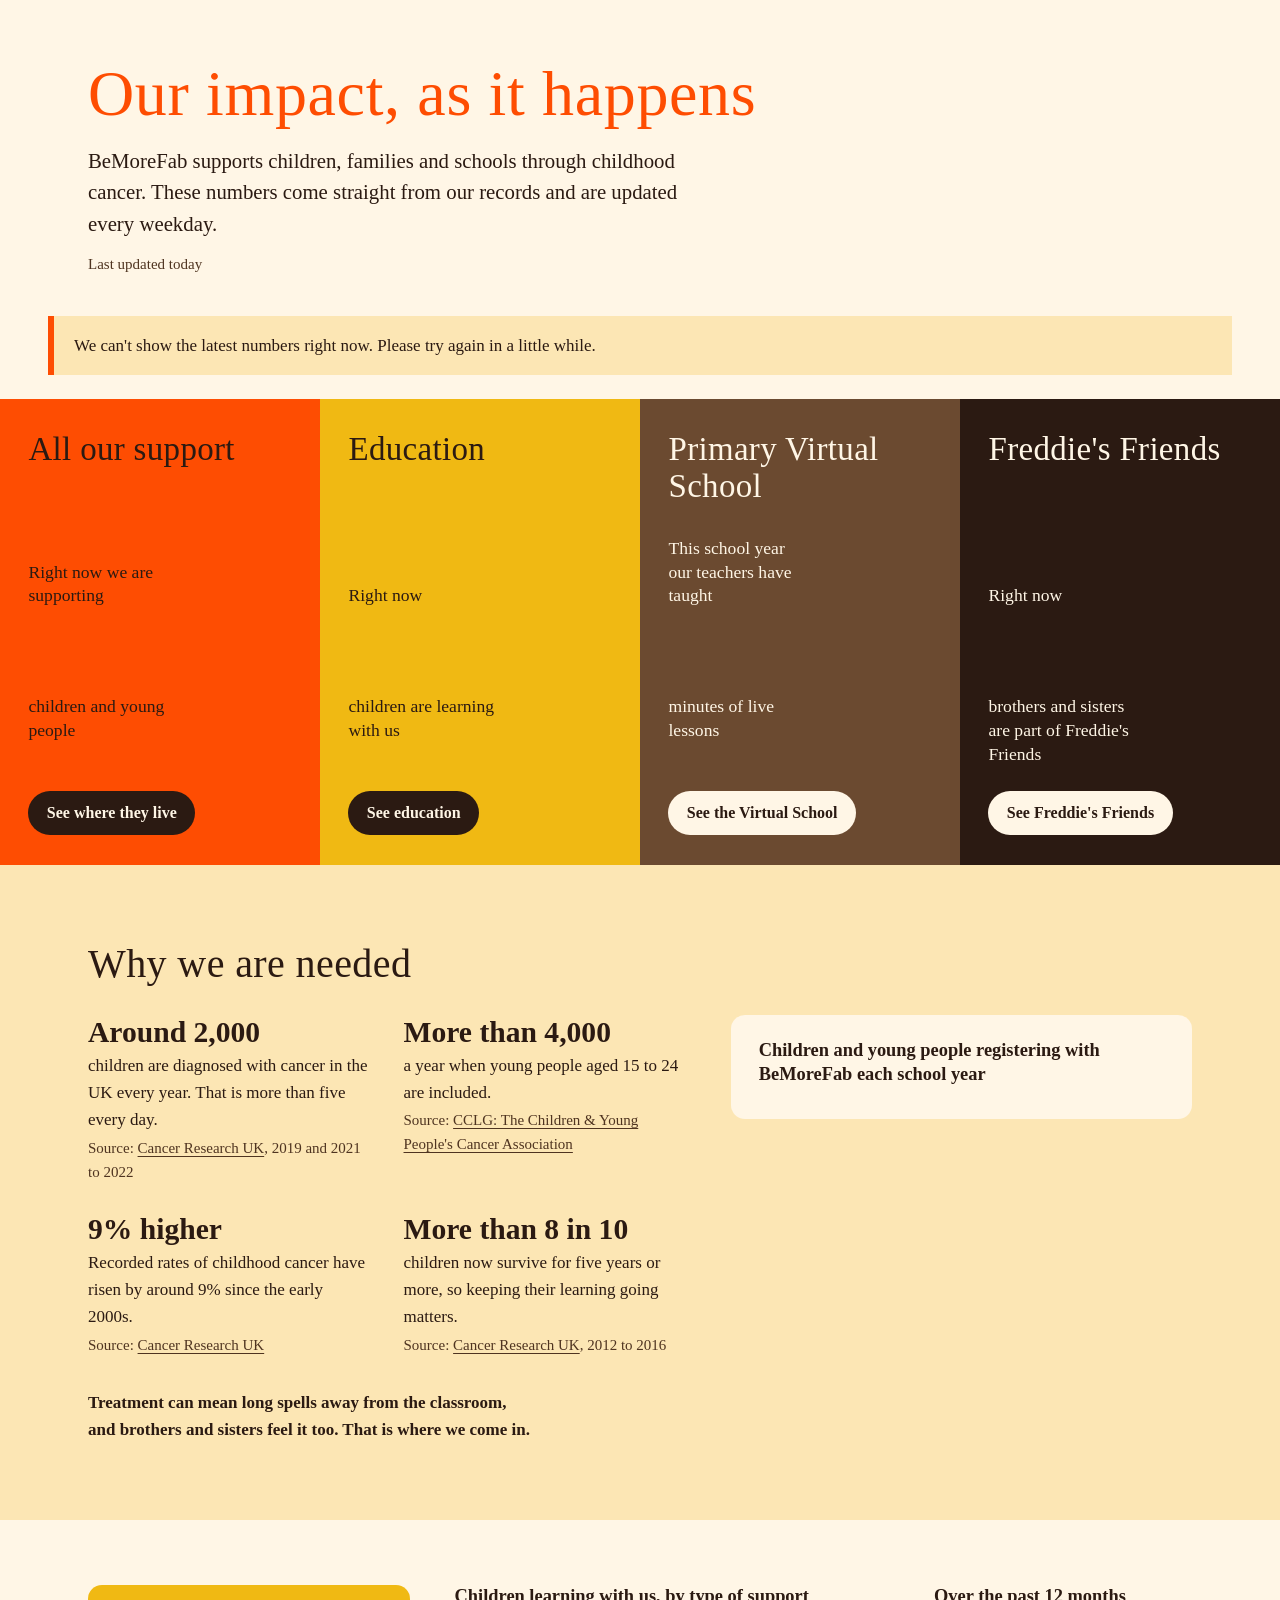
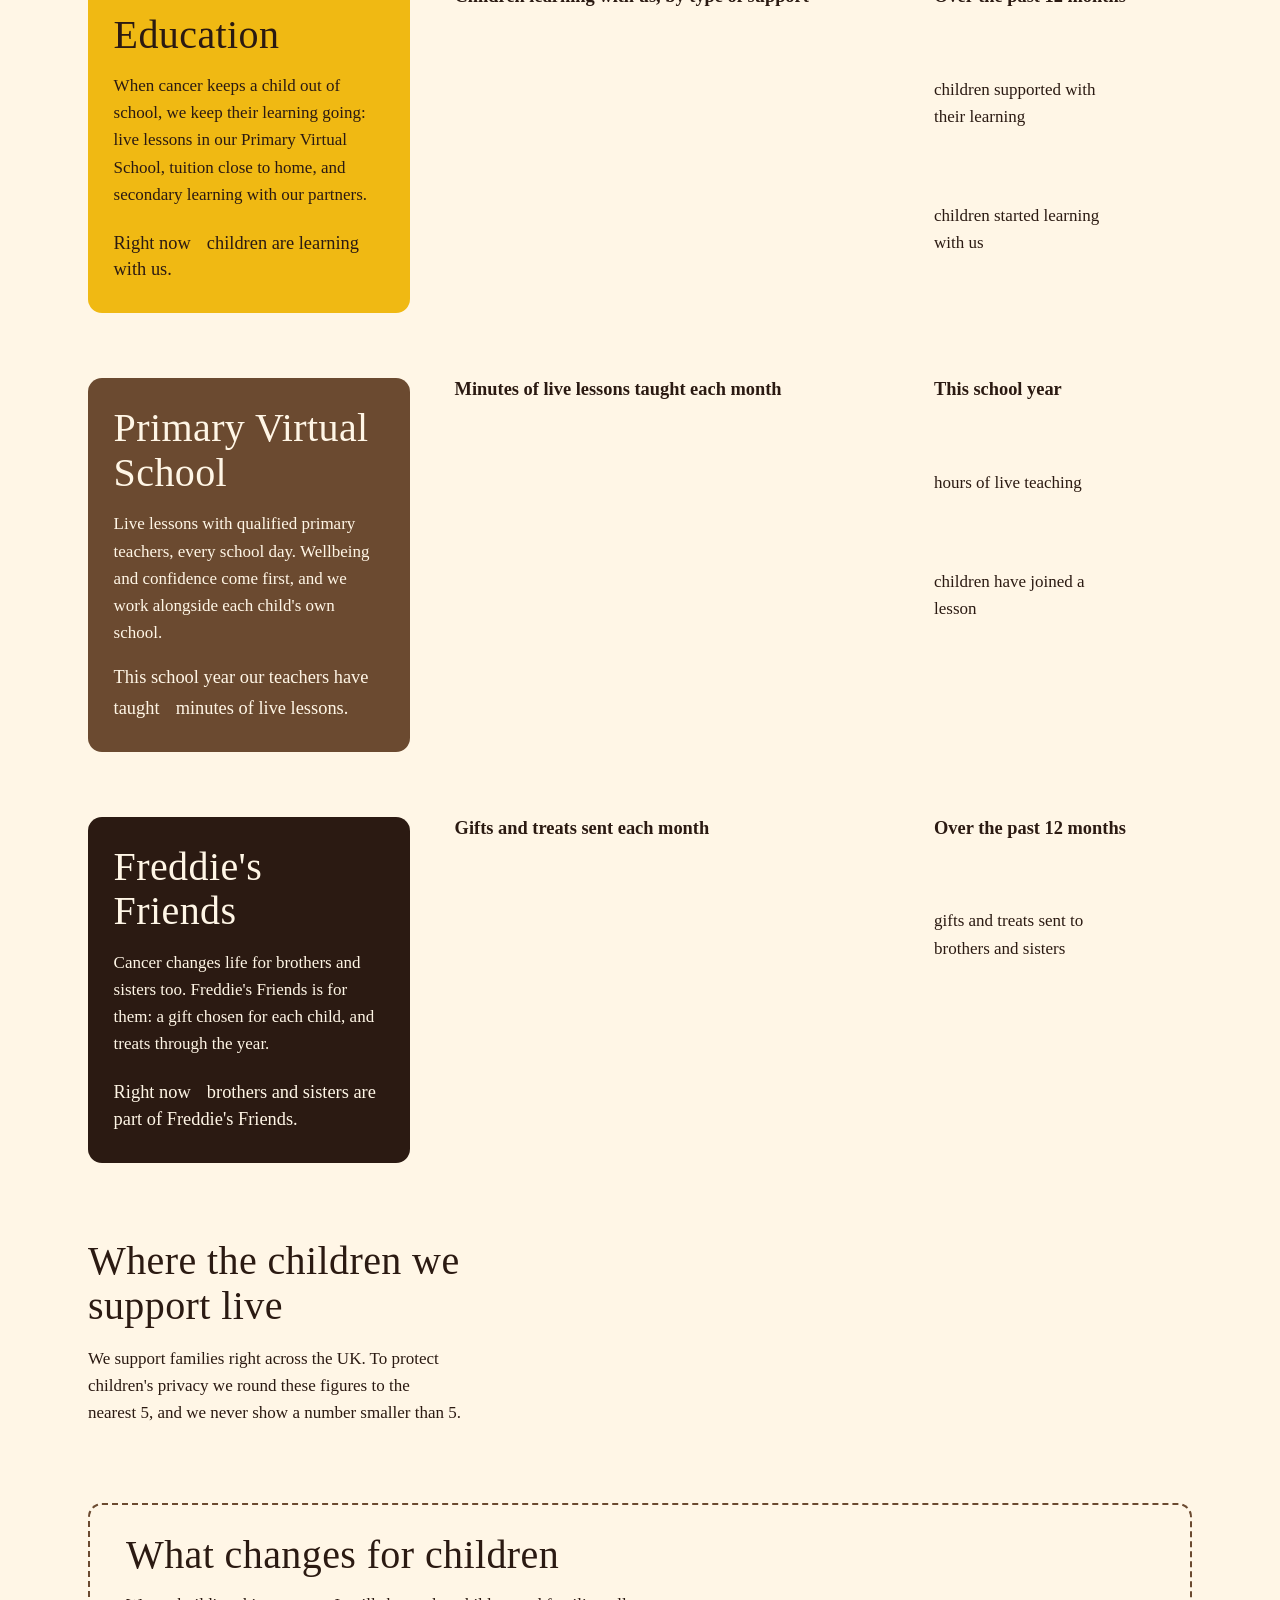
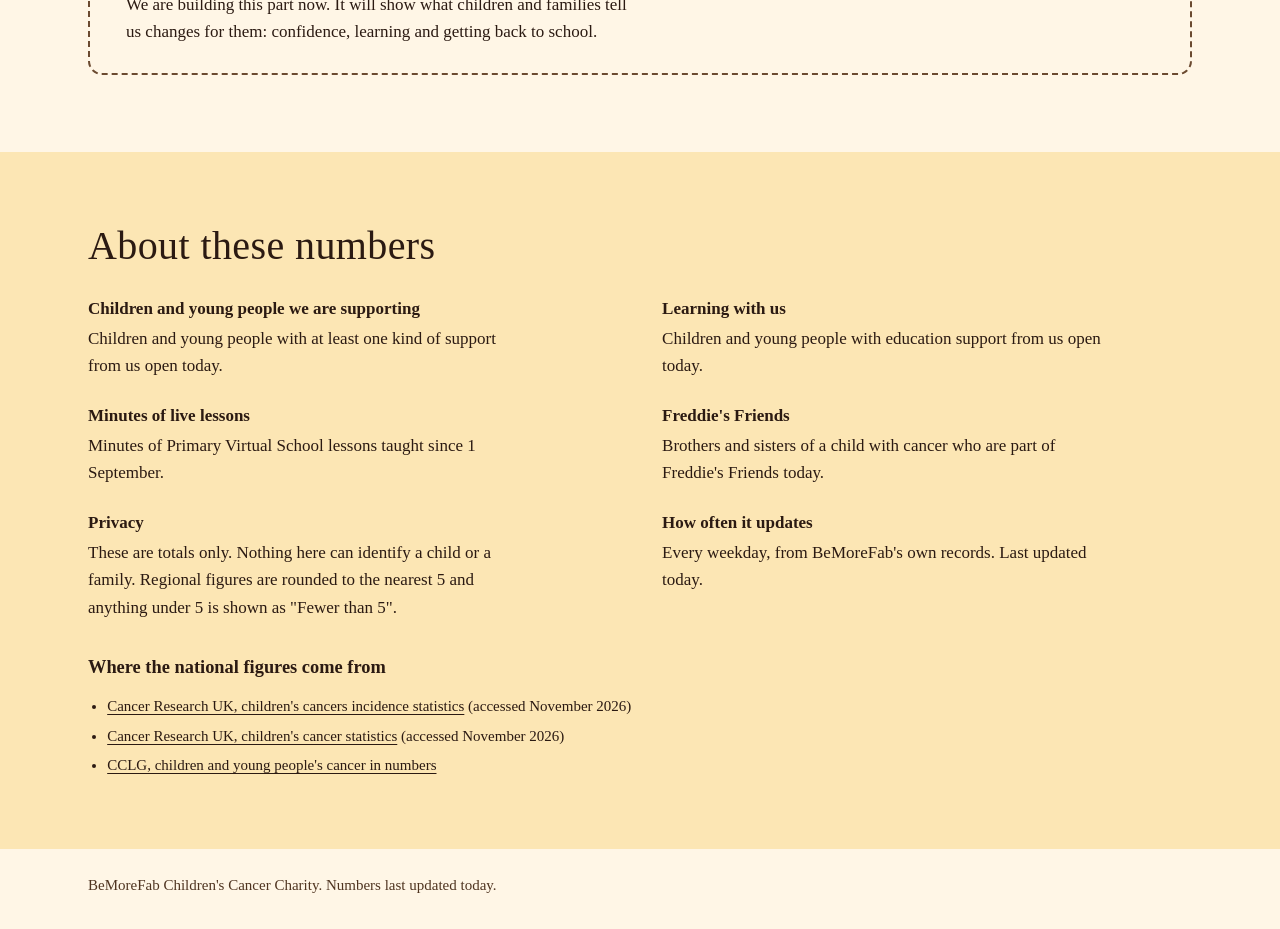
==== index.html @ f0ba0181 "Add impact page draft with sample numbers First draft of the BeMoreFab impact page. All BeMoreFab fi" ====
<!doctype html>
<html lang="en-GB">
<head>
<meta charset="utf-8">
<meta name="viewport" content="width=device-width, initial-scale=1">
<!-- Draft: keep search engines away until the real figures are signed off. Remove this line at launch. -->
<meta name="robots" content="noindex">
<title>Our impact | BeMoreFab Children's Cancer Charity</title>
<meta name="description" content="How many children and young people BeMoreFab is supporting right now, and why that support is needed.">
<link rel="icon" href="data:,">
<link rel="preload" href="fonts/aleo-400.woff2" as="font" type="font/woff2" crossorigin>
<link rel="preload" href="fonts/canda.woff2" as="font" type="font/woff2" crossorigin>
<link rel="stylesheet" href="styles.css">
</head>
<body>
<a class="skip" href="#main">Skip to the numbers</a>

<p class="sample-banner" id="sample-banner" hidden>
  <strong>Sample numbers.</strong> This is a first draft to show the layout. None of the BeMoreFab figures on this page are real yet.
</p>

<header class="intro wrap">
  <h1>Our impact, as it happens</h1>
  <p class="intro__lead">BeMoreFab supports children, families and schools through childhood cancer. These numbers come straight from our records and are updated every weekday.</p>
  <p class="intro__date">Last updated <span data-date>today</span></p>
</header>

<main id="main">

  <p class="load-error wrap" id="load-error" hidden>We can't show the latest numbers right now. Please try again in a little while.</p>

  <section class="tiles" aria-label="Right now">
    <article class="tile tile--orange">
      <h2 class="tile__name">All our support</h2>
      <p class="tile__lead">Right now we are supporting</p>
      <p class="tile__figure" data-figure="headline.children_supported_now">&nbsp;</p>
      <p class="tile__unit">children and young people</p>
      <a class="tile__link" href="#where">See where they live</a>
    </article>
    <article class="tile tile--golden">
      <h2 class="tile__name">Education</h2>
      <p class="tile__lead">Right now</p>
      <p class="tile__figure" data-figure="headline.education_children_now">&nbsp;</p>
      <p class="tile__unit">children are learning with us</p>
      <a class="tile__link" href="#education">See education</a>
    </article>
    <article class="tile tile--brown">
      <h2 class="tile__name">Primary Virtual School</h2>
      <p class="tile__lead">This school year our teachers have taught</p>
      <p class="tile__figure" data-figure="headline.pvs_minutes_school_year">&nbsp;</p>
      <p class="tile__unit">minutes of live lessons</p>
      <a class="tile__link" href="#virtual-school">See the Virtual School</a>
    </article>
    <article class="tile tile--ink">
      <h2 class="tile__name">Freddie's Friends</h2>
      <p class="tile__lead">Right now</p>
      <p class="tile__figure" data-figure="headline.ff_siblings_now">&nbsp;</p>
      <p class="tile__unit">brothers and sisters are part of Freddie's Friends</p>
      <a class="tile__link" href="#freddies-friends">See Freddie's Friends</a>
    </article>
  </section>

  <section class="need" id="need">
    <div class="wrap">
      <h2>Why we are needed</h2>
      <div class="need__grid">
      <div>
        <ul class="facts">
          <li>
            <p class="facts__n">Around 2,000</p>
            <p class="facts__t">children are diagnosed with cancer in the UK every year. That is more than five every day.</p>
            <p class="facts__src">Source: <a href="https://www.cancerresearchuk.org/health-professional/cancer-statistics/statistics-by-cancer-type/childrens-cancers/incidence">Cancer Research UK</a>, 2019 and 2021 to 2022</p>
          </li>
          <li>
            <p class="facts__n">More than 4,000</p>
            <p class="facts__t">a year when young people aged 15 to 24 are included.</p>
            <p class="facts__src">Source: <a href="https://www.cclg.org.uk/about-cancer/about-childhood-cancer/survival-rates">CCLG: The Children &amp; Young People's Cancer Association</a></p>
          </li>
          <li>
            <p class="facts__n">9% higher</p>
            <p class="facts__t">Recorded rates of childhood cancer have risen by around 9% since the early 2000s.</p>
            <p class="facts__src">Source: <a href="https://www.cancerresearchuk.org/health-professional/cancer-statistics/statistics-by-cancer-type/childrens-cancers/incidence">Cancer Research UK</a></p>
          </li>
          <li>
            <p class="facts__n">More than 8 in 10</p>
            <p class="facts__t">children now survive for five years or more, so keeping their learning going matters.</p>
            <p class="facts__src">Source: <a href="https://www.cancerresearchuk.org/health-professional/cancer-statistics/statistics-by-cancer-type/childrens-cancers">Cancer Research UK</a>, 2012 to 2016</p>
          </li>
        </ul>
        <p class="need__close">Treatment can mean long spells away from the classroom, and brothers and sisters feel it too. That is where we come in.</p>
      </div>
      <div class="need__chart">
        <h3>Children and young people registering with BeMoreFab each school year</h3>
        <div class="chart" data-columns="registrations_by_school_year" data-unit="children and young people" data-count="true"></div>
      </div>
      </div>
    </div>
  </section>

  <section class="service" id="education">
    <div class="wrap service__grid">
      <div class="story story--golden">
        <h2>Education</h2>
        <p>When cancer keeps a child out of school, we keep their learning going: live lessons in our Primary Virtual School, tuition close to home, and secondary learning with our partners.</p>
        <p class="story__now">Right now <strong data-figure="headline.education_children_now">&nbsp;</strong> children are learning with us.</p>
      </div>
      <div class="plot">
        <h3>Children learning with us, by type of support</h3>
        <div data-rows="education.by_support_type" data-unit="children"></div>
      </div>
      <div class="year">
        <h3>Over the past 12 months</h3>
        <dl class="year__list">
          <div><dt data-figure="education.children_past_12_months">&nbsp;</dt><dd>children supported with their learning</dd></div>
          <div><dt data-figure="education.journeys_started_past_12_months">&nbsp;</dt><dd>children started learning with us</dd></div>
        </dl>
      </div>
    </div>
  </section>

  <section class="service" id="virtual-school">
    <div class="wrap service__grid">
      <div class="story story--brown">
        <h2>Primary Virtual School</h2>
        <p>Live lessons with qualified primary teachers, every school day. Wellbeing and confidence come first, and we work alongside each child's own school.</p>
        <p class="story__now">This school year our teachers have taught <strong data-figure="headline.pvs_minutes_school_year">&nbsp;</strong> minutes of live lessons.</p>
      </div>
      <div class="plot">
        <h3>Minutes of live lessons taught each month</h3>
        <div class="chart" data-columns="pvs.minutes_by_month" data-unit="minutes"></div>
      </div>
      <div class="year">
        <h3>This school year</h3>
        <dl class="year__list">
          <div><dt data-figure="computed.pvs_hours_school_year">&nbsp;</dt><dd>hours of live teaching</dd></div>
          <div><dt data-figure="pvs.children_school_year">&nbsp;</dt><dd>children have joined a lesson</dd></div>
        </dl>
      </div>
    </div>
  </section>

  <section class="service" id="freddies-friends">
    <div class="wrap service__grid">
      <div class="story story--ink">
        <h2>Freddie's Friends</h2>
        <p>Cancer changes life for brothers and sisters too. Freddie's Friends is for them: a gift chosen for each child, and treats through the year.</p>
        <p class="story__now">Right now <strong data-figure="headline.ff_siblings_now">&nbsp;</strong> brothers and sisters are part of Freddie's Friends.</p>
      </div>
      <div class="plot">
        <h3>Gifts and treats sent each month</h3>
        <div class="chart" data-columns="freddies_friends.gifts_by_month" data-unit="gifts and treats" data-count="true"></div>
      </div>
      <div class="year">
        <h3>Over the past 12 months</h3>
        <dl class="year__list">
          <div><dt data-figure="freddies_friends.gifts_past_12_months">&nbsp;</dt><dd>gifts and treats sent to brothers and sisters</dd></div>
        </dl>
      </div>
    </div>
  </section>

  <section class="where" id="where">
    <div class="wrap where__grid">
      <div>
        <h2>Where the children we support live</h2>
        <p>We support families right across the UK. To protect children's privacy we round these figures to the nearest 5, and we never show a number smaller than 5.</p>
      </div>
      <div class="plot">
        <h3 class="vh">Children and young people we are supporting, by UK region</h3>
        <div data-rows="regions" data-unit="children and young people"></div>
      </div>
    </div>
  </section>

  <section class="next" id="what-changes">
    <div class="wrap">
      <div class="next__box">
        <h2>What changes for children</h2>
        <p>We are building this part now. It will show what children and families tell us changes for them: confidence, learning and getting back to school.</p>
      </div>
    </div>
  </section>

  <section class="about" id="about">
    <div class="wrap">
      <h2>About these numbers</h2>
      <dl class="defs">
        <div><dt>Children and young people we are supporting</dt><dd>Children and young people with at least one kind of support from us open today.</dd></div>
        <div><dt>Learning with us</dt><dd>Children and young people with education support from us open today.</dd></div>
        <div><dt>Minutes of live lessons</dt><dd>Minutes of Primary Virtual School lessons taught since 1 September.</dd></div>
        <div><dt>Freddie's Friends</dt><dd>Brothers and sisters of a child with cancer who are part of Freddie's Friends today.</dd></div>
        <div><dt>Privacy</dt><dd>These are totals only. Nothing here can identify a child or a family. Regional figures are rounded to the nearest 5 and anything under 5 is shown as "Fewer than 5".</dd></div>
        <div><dt>How often it updates</dt><dd>Every weekday, from BeMoreFab's own records. Last updated <span data-date>today</span>.</dd></div>
      </dl>
      <h3>Where the national figures come from</h3>
      <ul class="sources">
        <li><a href="https://www.cancerresearchuk.org/health-professional/cancer-statistics/statistics-by-cancer-type/childrens-cancers/incidence">Cancer Research UK, children's cancers incidence statistics</a> (accessed November 2026)</li>
        <li><a href="https://www.cancerresearchuk.org/health-professional/cancer-statistics/statistics-by-cancer-type/childrens-cancers">Cancer Research UK, children's cancer statistics</a> (accessed November 2026)</li>
        <li><a href="https://www.cclg.org.uk/about-cancer/about-childhood-cancer/survival-rates">CCLG, children and young people's cancer in numbers</a></li>
      </ul>
    </div>
  </section>

  <section class="act" id="act" hidden>
    <div class="wrap act__row">
      <h2>Does a child you know need us?</h2>
      <div class="act__buttons" id="act-buttons"></div>
    </div>
  </section>

</main>

<footer class="foot wrap">
  <p>BeMoreFab Children's Cancer Charity. Numbers last updated <span data-date>today</span>.</p>
</footer>

<script src="app.js" defer></script>
</body>
</html>
---- styles.css ----
/* BeMoreFab impact page.
   Brand: Canda (Canada Tawa) for headlines, Aleo for everything else. Fab Fox colours.
   One chart colour (fox orange) throughout: it passes the contrast and colour-blindness checks on cream and on paper. */

@font-face { font-family: 'Canda'; src: url('fonts/canda.woff2') format('woff2'); font-display: swap; }
@font-face { font-family: 'Aleo'; src: url('fonts/aleo-400.woff2') format('woff2'); font-weight: 400; font-display: swap; }
@font-face { font-family: 'Aleo'; src: url('fonts/aleo-700.woff2') format('woff2'); font-weight: 700; font-display: swap; }

:root {
  color-scheme: light;
  --cream: #FFF6E6;
  --paper: #FCE6B4;
  --ink: #2B1A12;
  --ink-soft: #4F3420;
  --orange: #FE4D02;
  --golden: #F0B913;
  --brown: #6B4A30;
  --grid: #EAD9B8;        /* one step off cream */
  --grid-paper: #E6CB8C;  /* one step off paper */
  --headline: 'Canda', 'Aleo', Georgia, serif;
  --body: 'Aleo', Georgia, 'Times New Roman', serif;
  --t-body: 1.0625rem;
  --t-small: .9375rem;    /* never below 15px */
  --gap: clamp(1.5rem, 1rem + 2.2vw, 3rem);
}

* { box-sizing: border-box; }
html { -webkit-text-size-adjust: 100%; scroll-behavior: smooth; }
@media (prefers-reduced-motion: reduce) { html { scroll-behavior: auto; } }

body {
  margin: 0;
  background: var(--cream);
  color: var(--ink);
  font-family: var(--body);
  font-size: var(--t-body);
  line-height: 1.6;
}

h1, h2 { font-family: var(--headline); font-weight: 400; line-height: 1.12; letter-spacing: .01em; margin: 0; }
h1 { font-size: clamp(2.3rem, 1.5rem + 3.6vw, 4rem); }
h2 { font-size: clamp(1.8rem, 1.35rem + 1.7vw, 2.5rem); }
h3 { font-family: var(--body); font-weight: 700; font-size: 1.15rem; line-height: 1.3; margin: 0 0 .9rem; }
p { margin: 0; }
a { color: inherit; text-underline-offset: .18em; }

:focus-visible { outline: 3px solid var(--ink); outline-offset: 3px; border-radius: 4px; }

.wrap { max-width: 74rem; margin: 0 auto; padding-left: clamp(1.1rem, .6rem + 2.4vw, 2.5rem); padding-right: clamp(1.1rem, .6rem + 2.4vw, 2.5rem); }
.vh { position: absolute; width: 1px; height: 1px; overflow: hidden; clip-path: inset(50%); white-space: nowrap; }

.skip { position: absolute; left: -999px; top: 0; background: var(--ink); color: var(--cream); padding: .6rem 1rem; z-index: 10; }
.skip:focus { left: 0; }

/* ---------- sample banner ---------- */
.sample-banner { background: var(--ink); color: var(--cream); padding: .7rem 1.25rem; text-align: center; font-size: var(--t-small); }
.sample-banner strong { color: var(--golden); }

/* ---------- intro ---------- */
.intro { padding-top: clamp(2rem, 1.2rem + 3vw, 3.75rem); padding-bottom: clamp(1.5rem, 1rem + 2vw, 2.5rem); }
.intro h1 { color: var(--orange); }
.intro__lead { max-width: 58ch; margin-top: 1rem; font-size: clamp(1.1rem, 1rem + .45vw, 1.3rem); line-height: 1.5; }
.intro__date { margin-top: .8rem; color: var(--ink-soft); font-size: var(--t-small); }

.load-error { background: var(--paper); border-left: 6px solid var(--orange); padding: 1rem 1.25rem; margin-bottom: 1.5rem; }

/* ---------- the four tiles: the one loud thing on the page ---------- */
.tiles { display: grid; grid-template-columns: repeat(4, 1fr); --chars: 6; }
.tile { container-type: inline-size; display: flex; flex-direction: column; min-height: 25rem; padding: 2rem clamp(1.1rem, .5rem + 1.6vw, 2rem) 1.9rem; }
.tile__name { font-size: clamp(1.55rem, 1.1rem + 1.2vw, 2.1rem); margin-bottom: auto; padding-bottom: 2rem; }
.tile__lead { font-size: 1.1rem; line-height: 1.35; max-width: 16ch; }
.tile__figure { font-weight: 700; font-size: clamp(2.6rem, 1.6rem + 3.2vw, 4.4rem); line-height: 1; margin: .35rem 0 .45rem; letter-spacing: -.01em; }
/* one size for all four figures, set so the longest still fits its tile (--chars is set by app.js) */
@supports (container-type: inline-size) { .tile__figure { font-size: clamp(2.6rem, calc(170cqi / var(--chars)), 5.4rem); } }
.tile__unit { font-size: 1.1rem; line-height: 1.35; max-width: 18ch; min-height: 4.05em; }
.tile__link { align-self: flex-start; margin-top: 1.5rem; display: inline-flex; align-items: center; min-height: 44px; padding: .5rem 1.15rem; border-radius: 999px; font-weight: 700; font-size: 1rem; text-decoration: none; }
.tile__link:hover { text-decoration: underline; }

.tile--orange { background: var(--orange); color: var(--ink); }
.tile--golden { background: var(--golden); color: var(--ink); }
.tile--brown  { background: var(--brown);  color: var(--cream); }
.tile--ink    { background: var(--ink);    color: var(--cream); }
.tile--orange .tile__link, .tile--golden .tile__link { background: var(--ink); color: var(--cream); }
.tile--brown .tile__link, .tile--ink .tile__link { background: var(--cream); color: var(--ink); }
.tile--brown :focus-visible, .tile--ink :focus-visible { outline-color: var(--golden); }

/* ---------- why we are needed ---------- */
.need { background: var(--paper); padding: clamp(2.5rem, 1.6rem + 4vw, 5rem) 0; --grid: var(--grid-paper); }
.need__grid { display: grid; grid-template-columns: minmax(0, 1.3fr) minmax(0, 1fr); gap: var(--gap); align-items: start; margin-top: 1.8rem; }
.facts { list-style: none; margin: 0; padding: 0; display: grid; grid-template-columns: repeat(2, minmax(0, 1fr)); gap: 1.8rem 2rem; }
.facts__n { font-weight: 700; font-size: clamp(1.5rem, 1.25rem + .9vw, 1.85rem); line-height: 1.15; }
.facts__t { max-width: 46ch; margin-top: .15rem; }
.facts__src { font-size: var(--t-small); color: var(--ink-soft); margin-top: .15rem; }
.need__close { max-width: 52ch; margin-top: 2rem; font-weight: 700; }
.need__chart { background: var(--cream); border-radius: 14px; padding: 1.5rem clamp(1rem, .6rem + 1.4vw, 1.75rem) 1.1rem; --grid: #EAD9B8; }

/* ---------- one section per service: story, chart, figures ---------- */
.service { padding: clamp(2.25rem, 1.5rem + 3.2vw, 4.25rem) 0 0; }
.service__grid { display: grid; grid-template-columns: minmax(0, 1fr) minmax(0, 1.35fr) minmax(0, .8fr); gap: var(--gap); align-items: start; }
.story { border-radius: 14px; padding: 1.75rem 1.6rem 1.9rem; }
.story h2 { margin-bottom: .9rem; }
.story__now { margin-top: 1.1rem; font-size: 1.15rem; line-height: 1.45; }
.story__now strong { font-size: 1.5em; line-height: 1; }
.story--golden { background: var(--golden); color: var(--ink); }
.story--brown  { background: var(--brown);  color: var(--cream); }
.story--ink    { background: var(--ink);    color: var(--cream); }

.plot { min-width: 0; }
.year__list { margin: 0; display: grid; gap: 1.2rem; }
.year__list dt { font-weight: 700; font-size: clamp(2.2rem, 1.7rem + 1.6vw, 3rem); line-height: 1; }
.year__list dd { margin: .3rem 0 0; max-width: 22ch; }

/* ---------- where ---------- */
.where { padding: clamp(2.5rem, 1.6rem + 4vw, 5rem) 0; }
.where__grid { display: grid; grid-template-columns: minmax(0, .8fr) minmax(0, 1.2fr); gap: var(--gap); align-items: start; }
.where p { max-width: 44ch; margin-top: 1rem; }

/* ---------- bar rows: a name, a bar and a figure on each line ---------- */
.rows { display: grid; }
.rows__row { display: grid; grid-template-columns: minmax(9.5rem, 34%) 1fr auto; align-items: center; column-gap: .9rem; padding: .5rem 0; border-top: 1px solid var(--grid); }
.rows__row:first-child { border-top: 0; }
.rows__name { line-height: 1.3; }
.rows__track { height: 14px; }
.rows__bar { display: block; height: 14px; min-width: 3px; background: var(--orange); border-radius: 0 4px 4px 0; }
.rows__val { font-weight: 700; text-align: right; white-space: nowrap; font-variant-numeric: tabular-nums; min-width: 2.2ch; }
.rows__row--small .rows__val { font-weight: 400; color: var(--ink-soft); }
.rows__row:hover .rows__bar { opacity: .78; }

/* ---------- column charts ---------- */
.chart { position: relative; }
.chart svg { display: block; overflow: visible; }
.chart svg:focus-visible { outline-offset: 6px; }
.chart text { font-family: var(--body); font-size: 13px; fill: var(--ink-soft); }
.chart .c-grid { stroke: var(--grid); stroke-width: 1; }
.chart .c-bar { fill: var(--orange); }
.chart .c-bar.is-active { opacity: .72; }
.chart .c-hit { fill: transparent; }
.chart .c-val { font-weight: 700; fill: var(--ink); }
.chart .c-small { font-size: 12px; }
.chart__tip { position: absolute; z-index: 2; pointer-events: none; background: var(--ink); color: var(--cream); border-radius: 8px; padding: .4rem .65rem; font-size: var(--t-small); line-height: 1.3; white-space: nowrap; }
.chart__tip strong { display: block; font-size: 1.05rem; }
.chart__tip[hidden] { display: none; }

.table-view { margin-top: .6rem; font-size: var(--t-small); }
.table-view summary { cursor: pointer; display: inline-block; min-height: 44px; padding: .65rem 0; text-decoration: underline; text-underline-offset: .18em; color: var(--ink-soft); }
.table-view table { border-collapse: collapse; margin-top: .25rem; }
.table-view th, .table-view td { text-align: left; padding: .3rem 1.25rem .3rem 0; border-top: 1px solid var(--grid); font-weight: 400; }
.table-view td { text-align: right; font-variant-numeric: tabular-nums; padding-right: 0; }

/* ---------- what changes for children: honest about not being ready ---------- */
.next { padding-bottom: clamp(2.5rem, 1.6rem + 4vw, 5rem); }
.next__box { border: 2px dashed var(--brown); border-radius: 14px; padding: 1.75rem clamp(1.25rem, .8rem + 2vw, 2.25rem); }
.next__box p { max-width: 60ch; margin-top: .8rem; }

/* ---------- about ---------- */
.about { background: var(--paper); padding: clamp(2.5rem, 1.6rem + 4vw, 4.5rem) 0; }
.defs { margin: 1.6rem 0 2.2rem; display: grid; grid-template-columns: repeat(2, minmax(0, 1fr)); gap: 1.4rem var(--gap); }
.defs dt { font-weight: 700; }
.defs dd { margin: .2rem 0 0; max-width: 52ch; }
.sources { margin: 0; padding-left: 1.2rem; font-size: var(--t-small); }
.sources li + li { margin-top: .35rem; }

/* ---------- register or refer ---------- */
.act { background: var(--orange); color: var(--ink); padding: clamp(2rem, 1.4rem + 2.6vw, 3.5rem) 0; }
.act__row { display: flex; flex-wrap: wrap; align-items: center; gap: 1.25rem 3rem; }
.act__buttons { display: flex; flex-wrap: wrap; gap: .75rem; align-items: center; }
.act__btn { display: inline-flex; align-items: center; min-height: 48px; padding: .6rem 1.4rem; border-radius: 999px; background: var(--ink); color: var(--cream); font-weight: 700; text-decoration: none; }
.act__btn:hover { text-decoration: underline; }
.act__btn--todo { background: transparent; color: var(--ink); border: 2px dashed var(--ink); }
.act__note { flex-basis: 100%; font-size: var(--t-small); }

.foot { padding-top: 1.5rem; padding-bottom: 2rem; font-size: var(--t-small); color: var(--ink-soft); }

/* ---------- smaller screens ---------- */
@media (max-width: 62rem) {
  .tiles { grid-template-columns: repeat(2, 1fr); }
  .tile { min-height: 19rem; }
  .service__grid { grid-template-columns: minmax(0, 1fr) minmax(0, 1fr); }
  .service__grid .story { grid-column: 1 / -1; }
  .need__grid, .where__grid { grid-template-columns: minmax(0, 1fr); }
}
@media (max-width: 40rem) {
  .tiles { grid-template-columns: 1fr; }
  .tile { min-height: 0; padding-top: 1.6rem; padding-bottom: 1.6rem; }
  .tile__name { padding-bottom: 1.1rem; }
  .facts { grid-template-columns: minmax(0, 1fr); gap: 1.35rem; }
  .tile__lead, .tile__unit { max-width: none; min-height: 0; }
  .service__grid { grid-template-columns: minmax(0, 1fr); }
  .defs { grid-template-columns: minmax(0, 1fr); }
  /* the bar drops under the name where the list is narrow */
  .rows__row { grid-template-columns: 1fr auto; row-gap: .3rem; }
  .rows__track { grid-column: 1 / -1; grid-row: 2; }
}

@media (forced-colors: active) {
  .rows__bar, .chart .c-bar { forced-color-adjust: none; background: CanvasText; fill: CanvasText; }
}
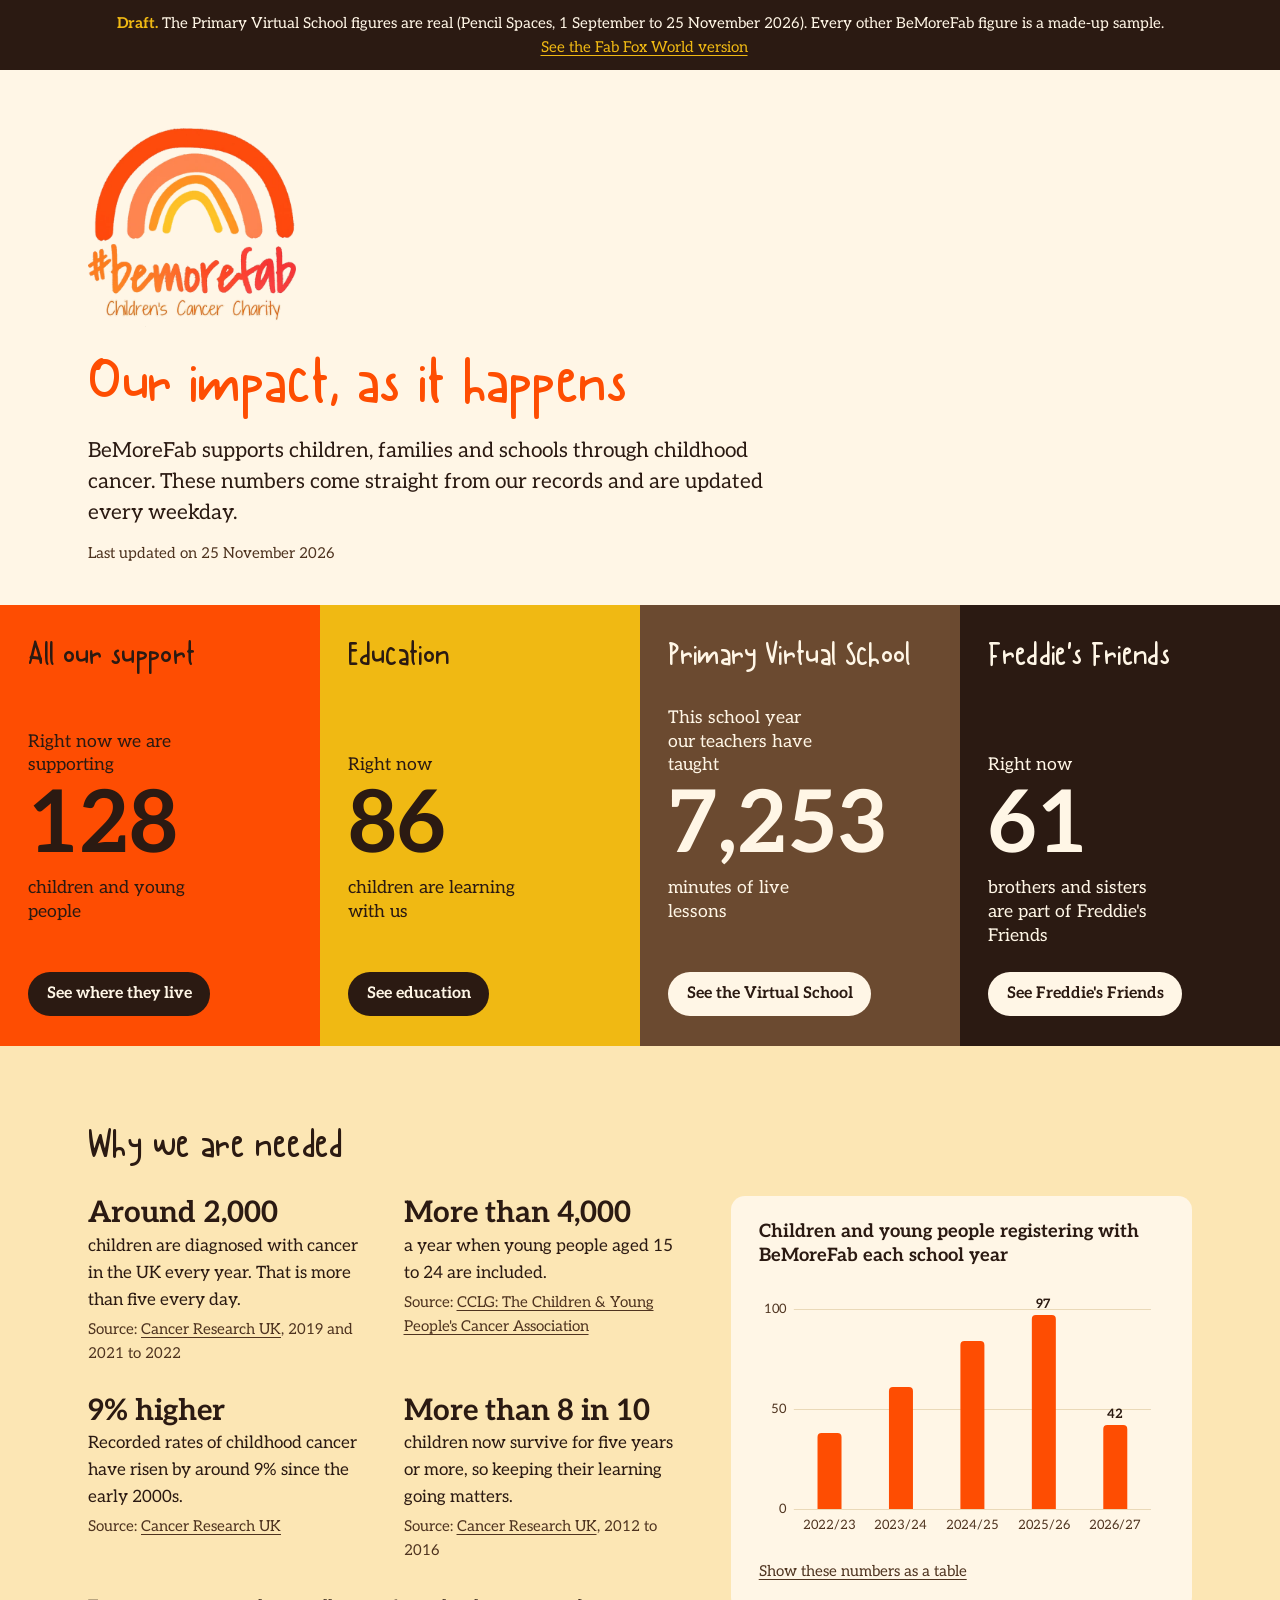
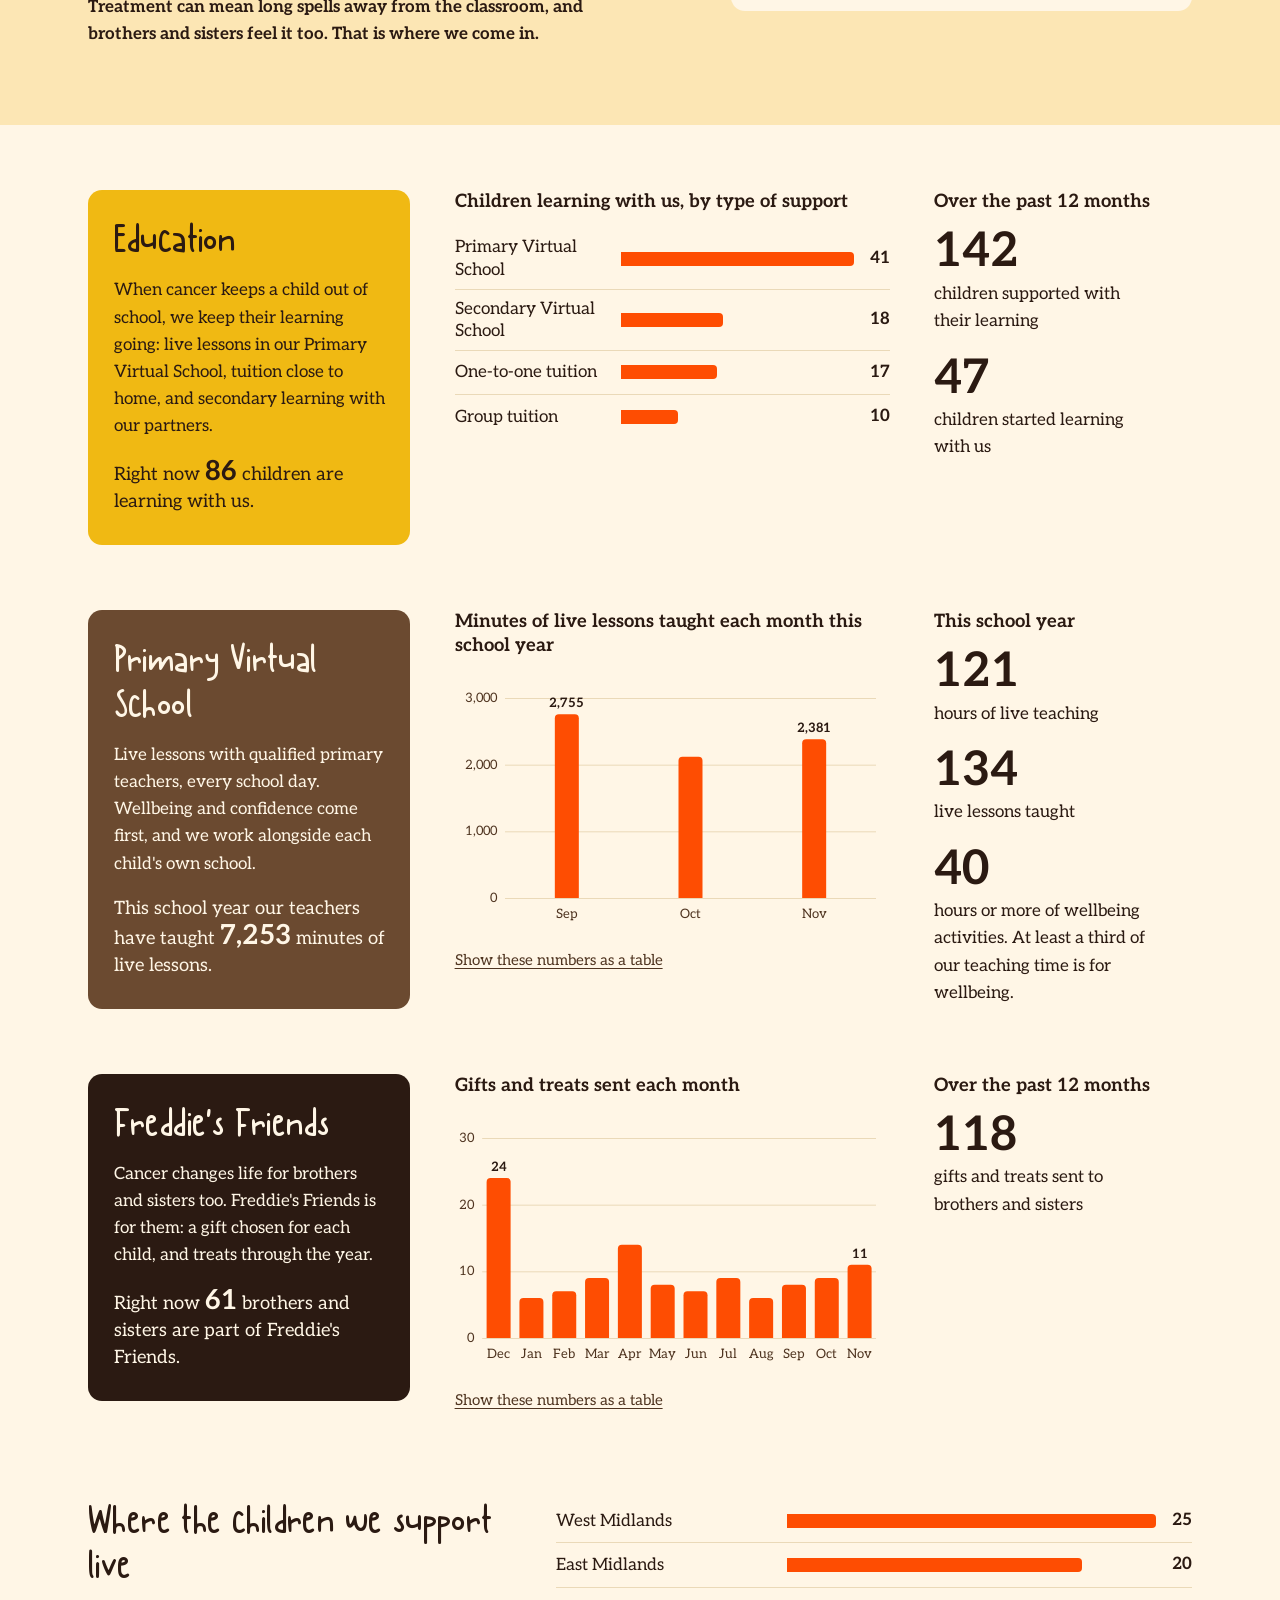
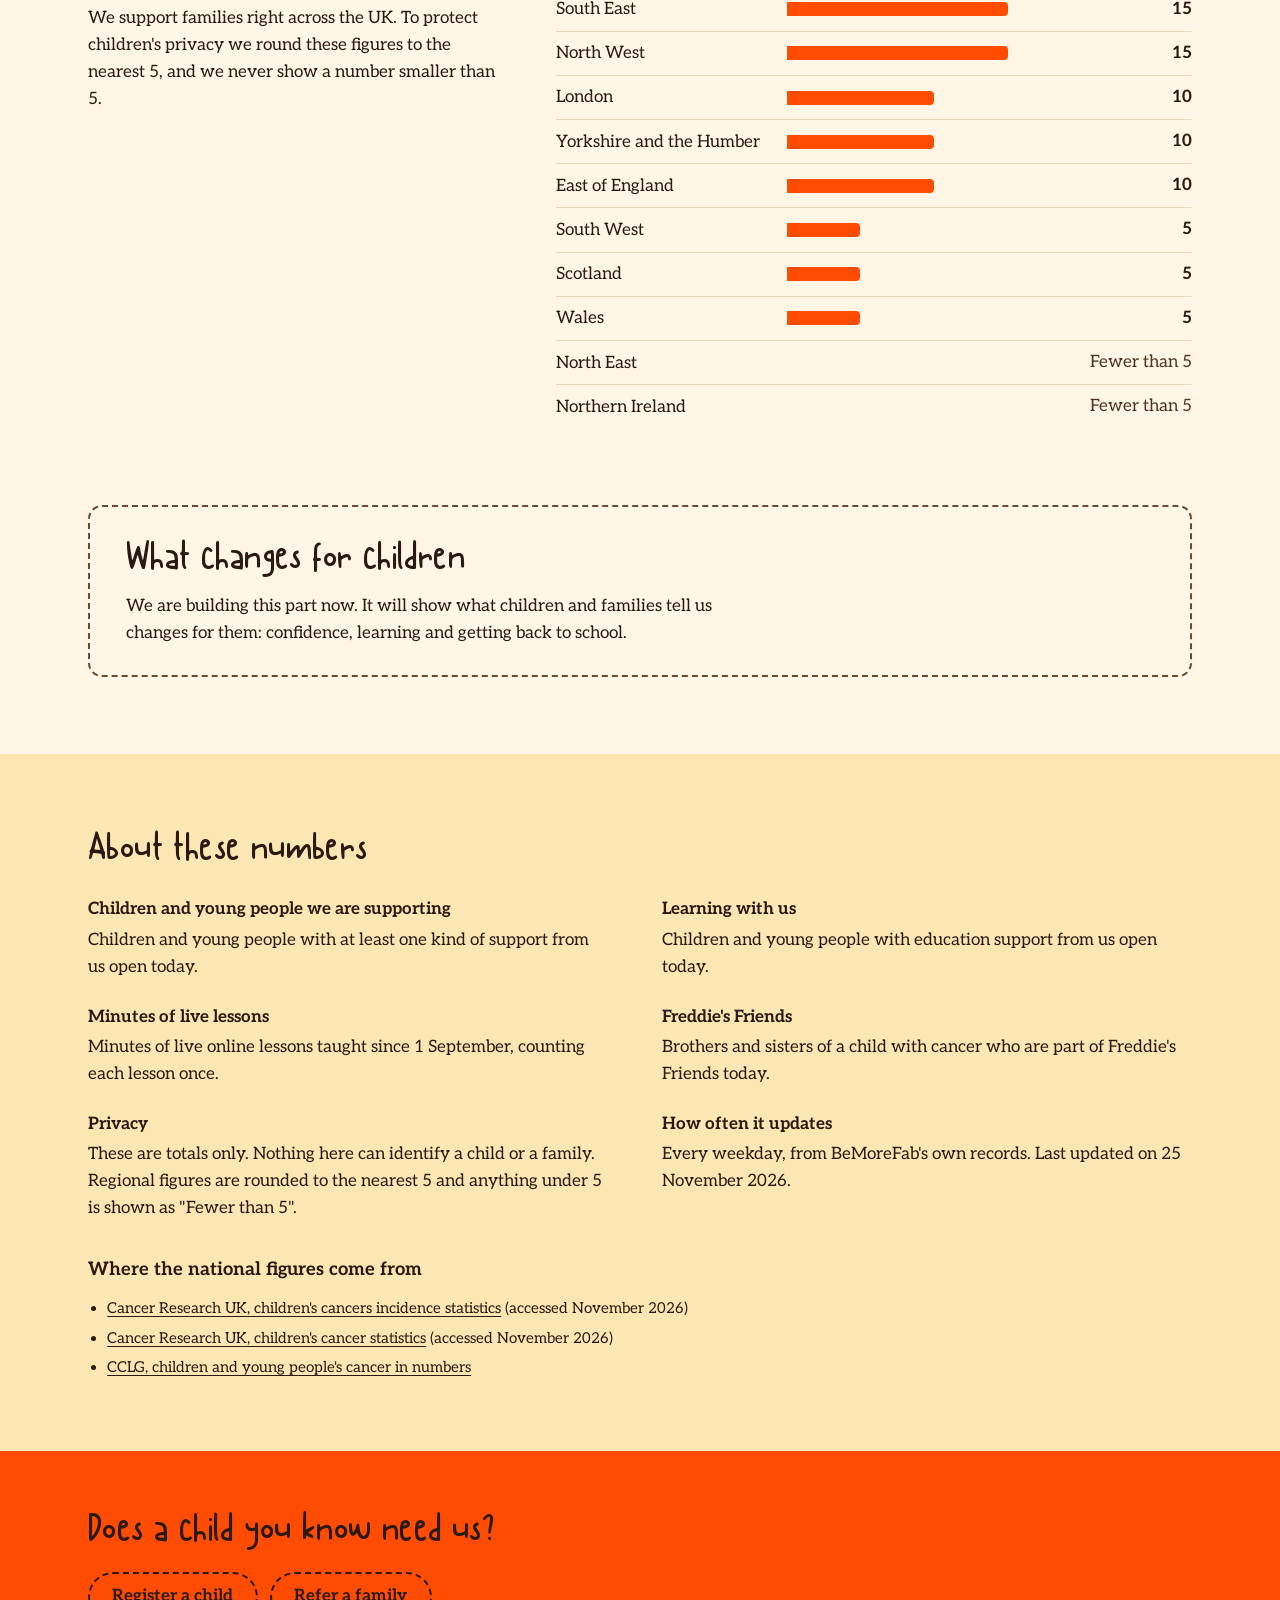
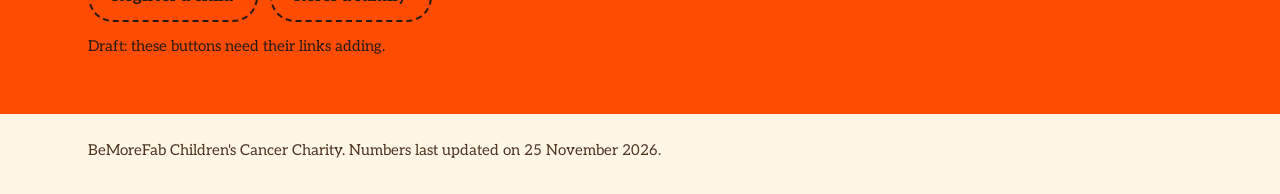
==== commit bb70cf98: "Add the logo, real Virtual School figures and a link between the two versions Plain version: logo at" ====
--- a/index.html
+++ b/index.html
@@ -16,10 +16,12 @@
 <a class="skip" href="#main">Skip to the numbers</a>
 
 <p class="sample-banner" id="sample-banner" hidden>
-  <strong>Sample numbers.</strong> This is a first draft to show the layout. None of the BeMoreFab figures on this page are real yet.
+  <strong>Draft.</strong> <span id="sample-note">Every BeMoreFab figure on this page is a made-up sample.</span>
+  <a href="fox/">See the Fab Fox World version</a>
 </p>
 
 <header class="intro wrap">
+  <img class="intro__logo" src="assets/logo.webp" alt="#bemorefab Children's Cancer Charity" width="560" height="536">
   <h1>Our impact, as it happens</h1>
   <p class="intro__lead">BeMoreFab supports children, families and schools through childhood cancer. These numbers come straight from our records and are updated every weekday.</p>
   <p class="intro__date">Last updated <span data-date>today</span></p>
@@ -126,14 +128,15 @@
         <p class="story__now">This school year our teachers have taught <strong data-figure="headline.pvs_minutes_school_year">&nbsp;</strong> minutes of live lessons.</p>
       </div>
       <div class="plot">
-        <h3>Minutes of live lessons taught each month</h3>
+        <h3>Minutes of live lessons taught each month this school year</h3>
         <div class="chart" data-columns="pvs.minutes_by_month" data-unit="minutes"></div>
       </div>
       <div class="year">
         <h3>This school year</h3>
         <dl class="year__list">
           <div><dt data-figure="computed.pvs_hours_school_year">&nbsp;</dt><dd>hours of live teaching</dd></div>
-          <div><dt data-figure="pvs.children_school_year">&nbsp;</dt><dd>children have joined a lesson</dd></div>
+          <div><dt data-figure="pvs.lessons_school_year">&nbsp;</dt><dd>live lessons taught</dd></div>
+          <div><dt data-figure="computed.pvs_wellbeing_hours_min">&nbsp;</dt><dd>hours or more of wellbeing activities. At least a third of our teaching time is for wellbeing.</dd></div>
         </dl>
       </div>
     </div>
@@ -187,7 +190,7 @@
       <dl class="defs">
         <div><dt>Children and young people we are supporting</dt><dd>Children and young people with at least one kind of support from us open today.</dd></div>
         <div><dt>Learning with us</dt><dd>Children and young people with education support from us open today.</dd></div>
-        <div><dt>Minutes of live lessons</dt><dd>Minutes of Primary Virtual School lessons taught since 1 September.</dd></div>
+        <div><dt>Minutes of live lessons</dt><dd>Minutes of live online lessons taught since 1 September, counting each lesson once.</dd></div>
         <div><dt>Freddie's Friends</dt><dd>Brothers and sisters of a child with cancer who are part of Freddie's Friends today.</dd></div>
         <div><dt>Privacy</dt><dd>These are totals only. Nothing here can identify a child or a family. Regional figures are rounded to the nearest 5 and anything under 5 is shown as "Fewer than 5".</dd></div>
         <div><dt>How often it updates</dt><dd>Every weekday, from BeMoreFab's own records. Last updated <span data-date>today</span>.</dd></div>
--- a/styles.css
+++ b/styles.css
@@ -55,9 +55,11 @@
 /* ---------- sample banner ---------- */
 .sample-banner { background: var(--ink); color: var(--cream); padding: .7rem 1.25rem; text-align: center; font-size: var(--t-small); }
 .sample-banner strong { color: var(--golden); }
+.sample-banner a { color: var(--golden); margin-left: .5rem; white-space: nowrap; }
 
 /* ---------- intro ---------- */
 .intro { padding-top: clamp(2rem, 1.2rem + 3vw, 3.75rem); padding-bottom: clamp(1.5rem, 1rem + 2vw, 2.5rem); }
+.intro__logo { display: block; width: clamp(9rem, 6rem + 9vw, 13rem); height: auto; margin-bottom: 1.25rem; }
 .intro h1 { color: var(--orange); }
 .intro__lead { max-width: 58ch; margin-top: 1rem; font-size: clamp(1.1rem, 1rem + .45vw, 1.3rem); line-height: 1.5; }
 .intro__date { margin-top: .8rem; color: var(--ink-soft); font-size: var(--t-small); }
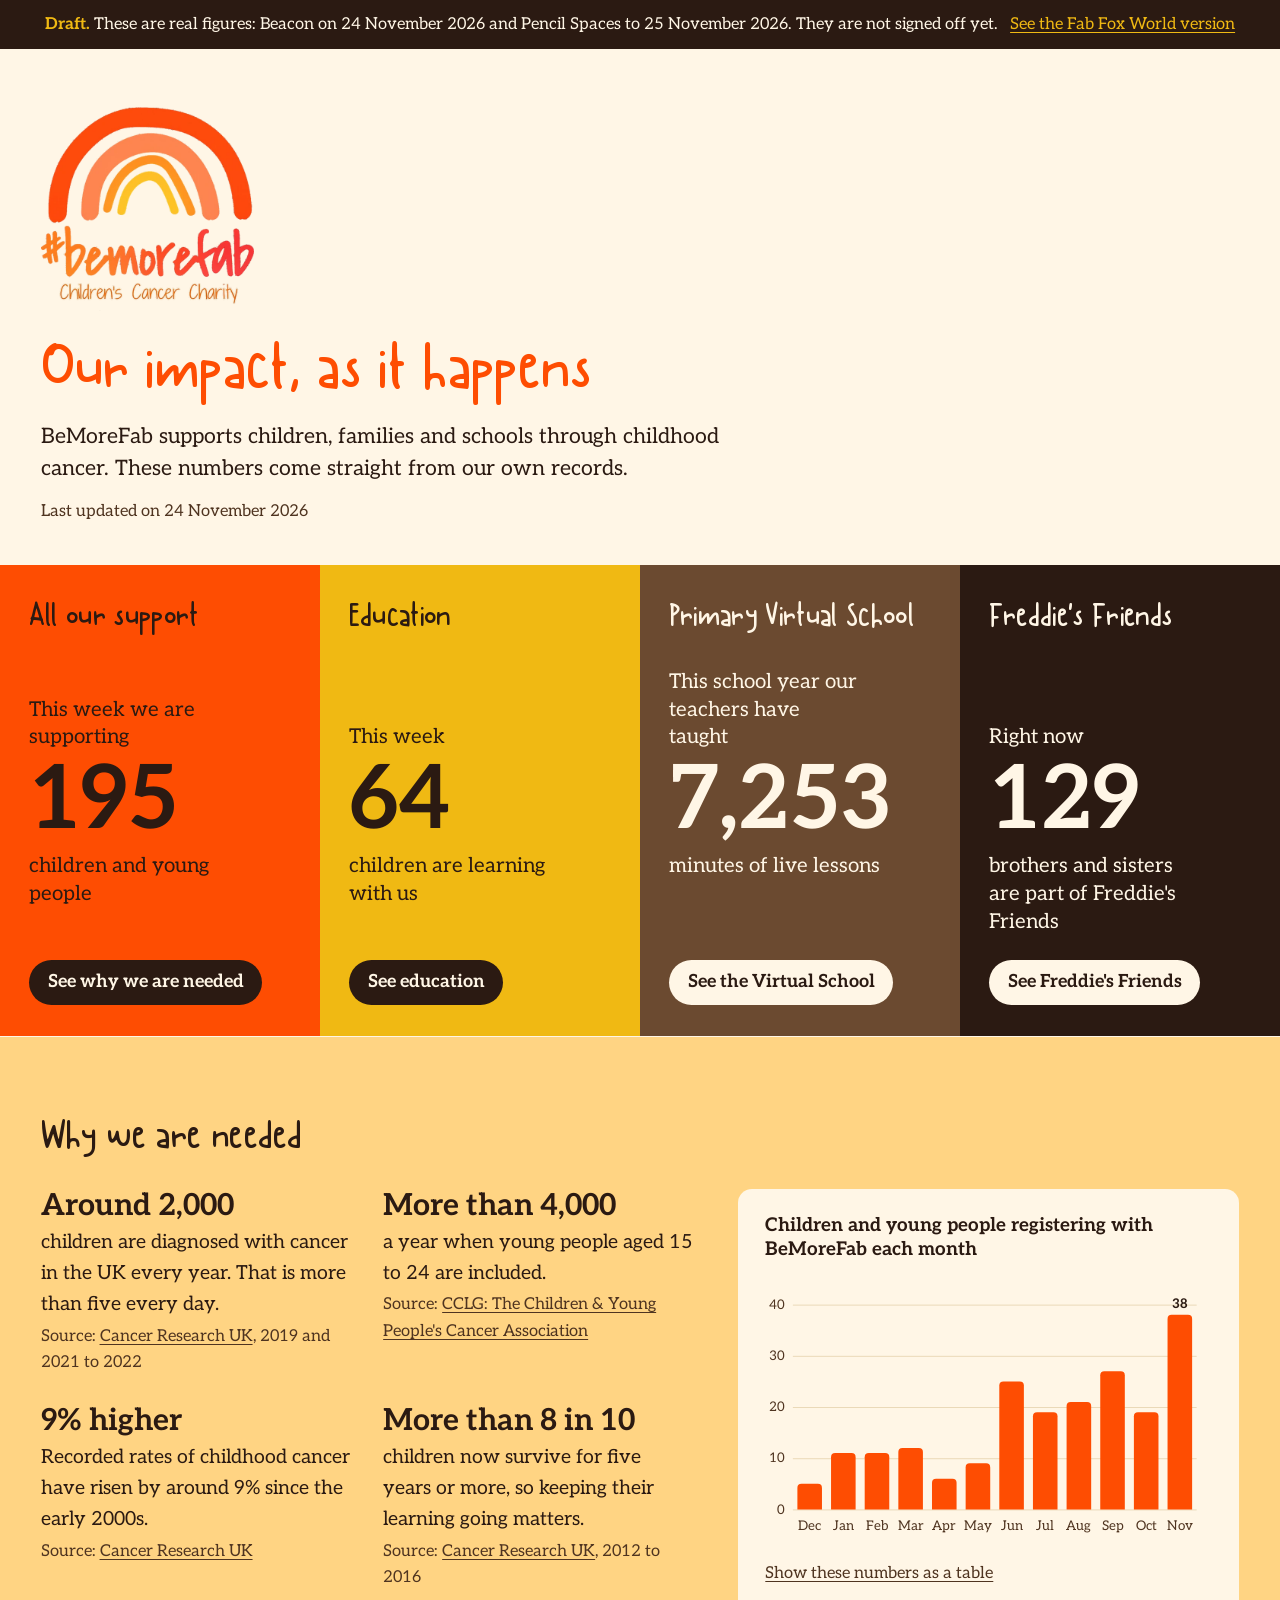
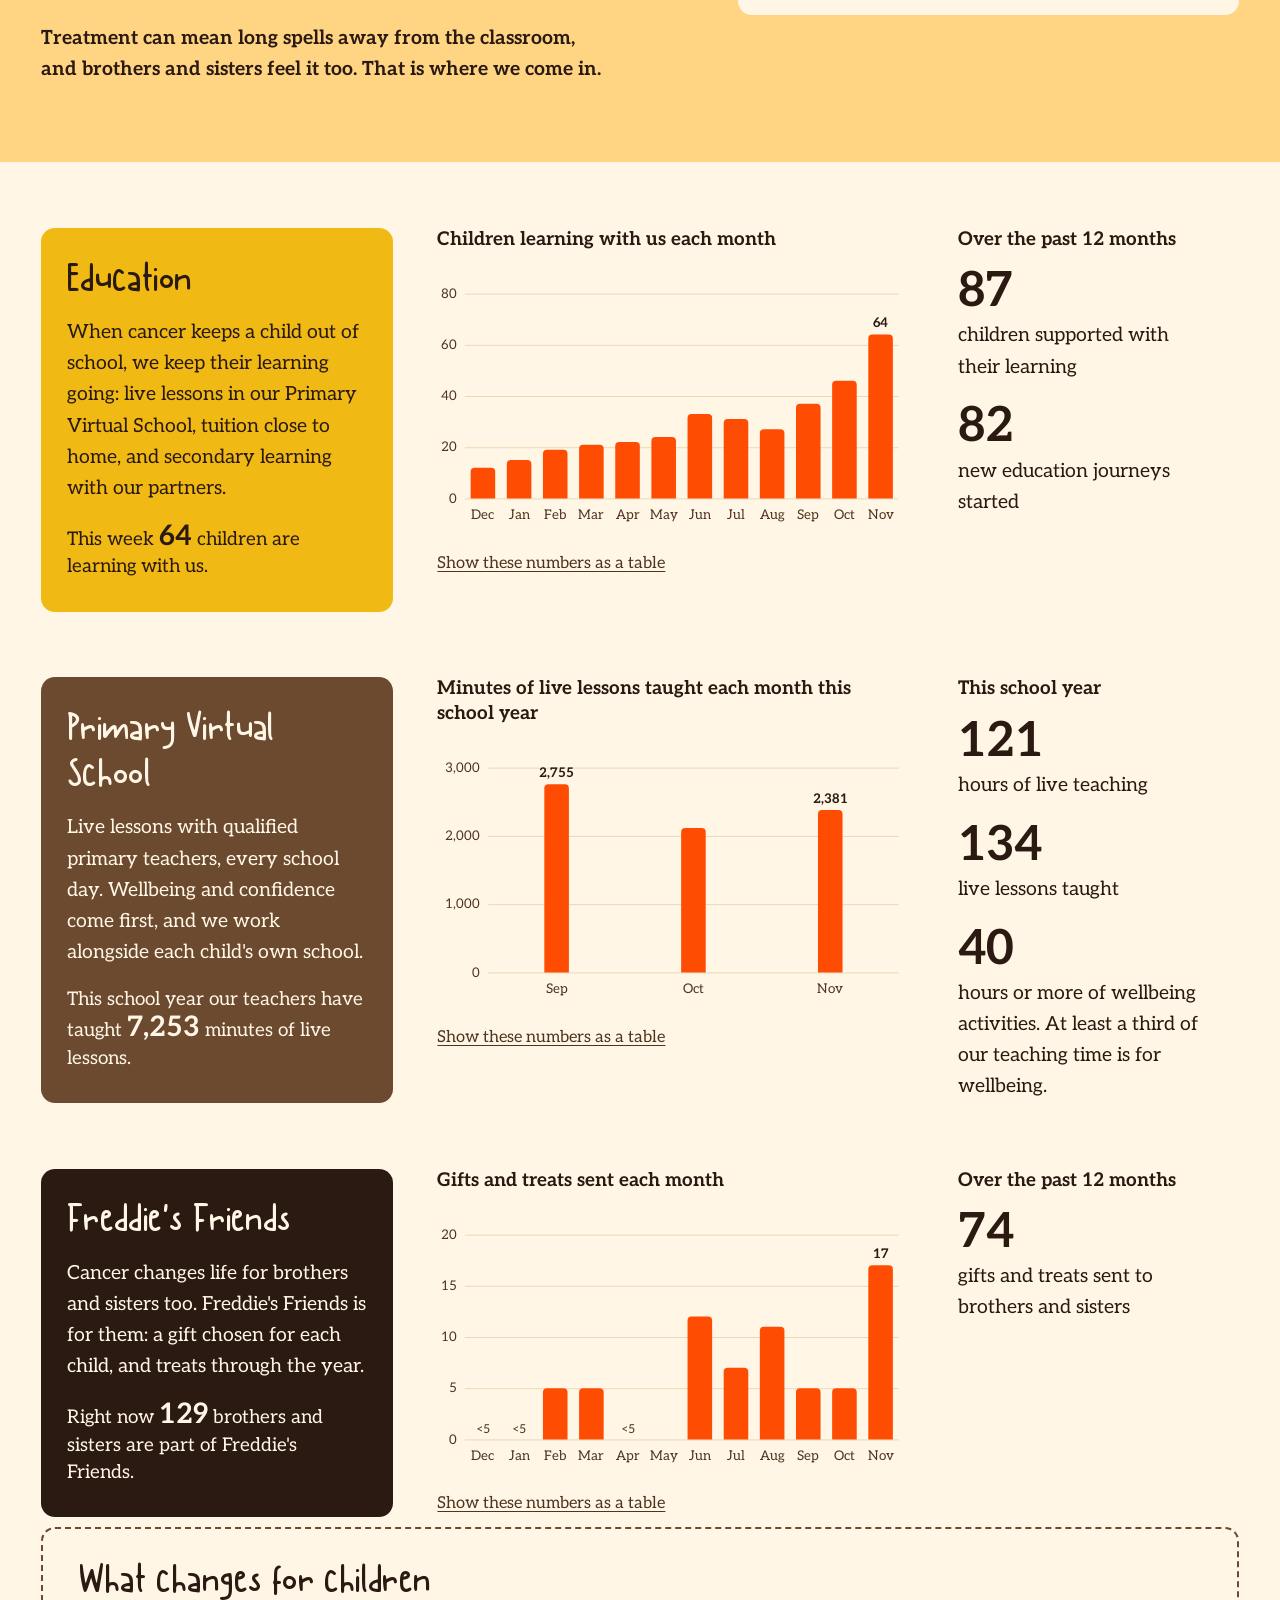
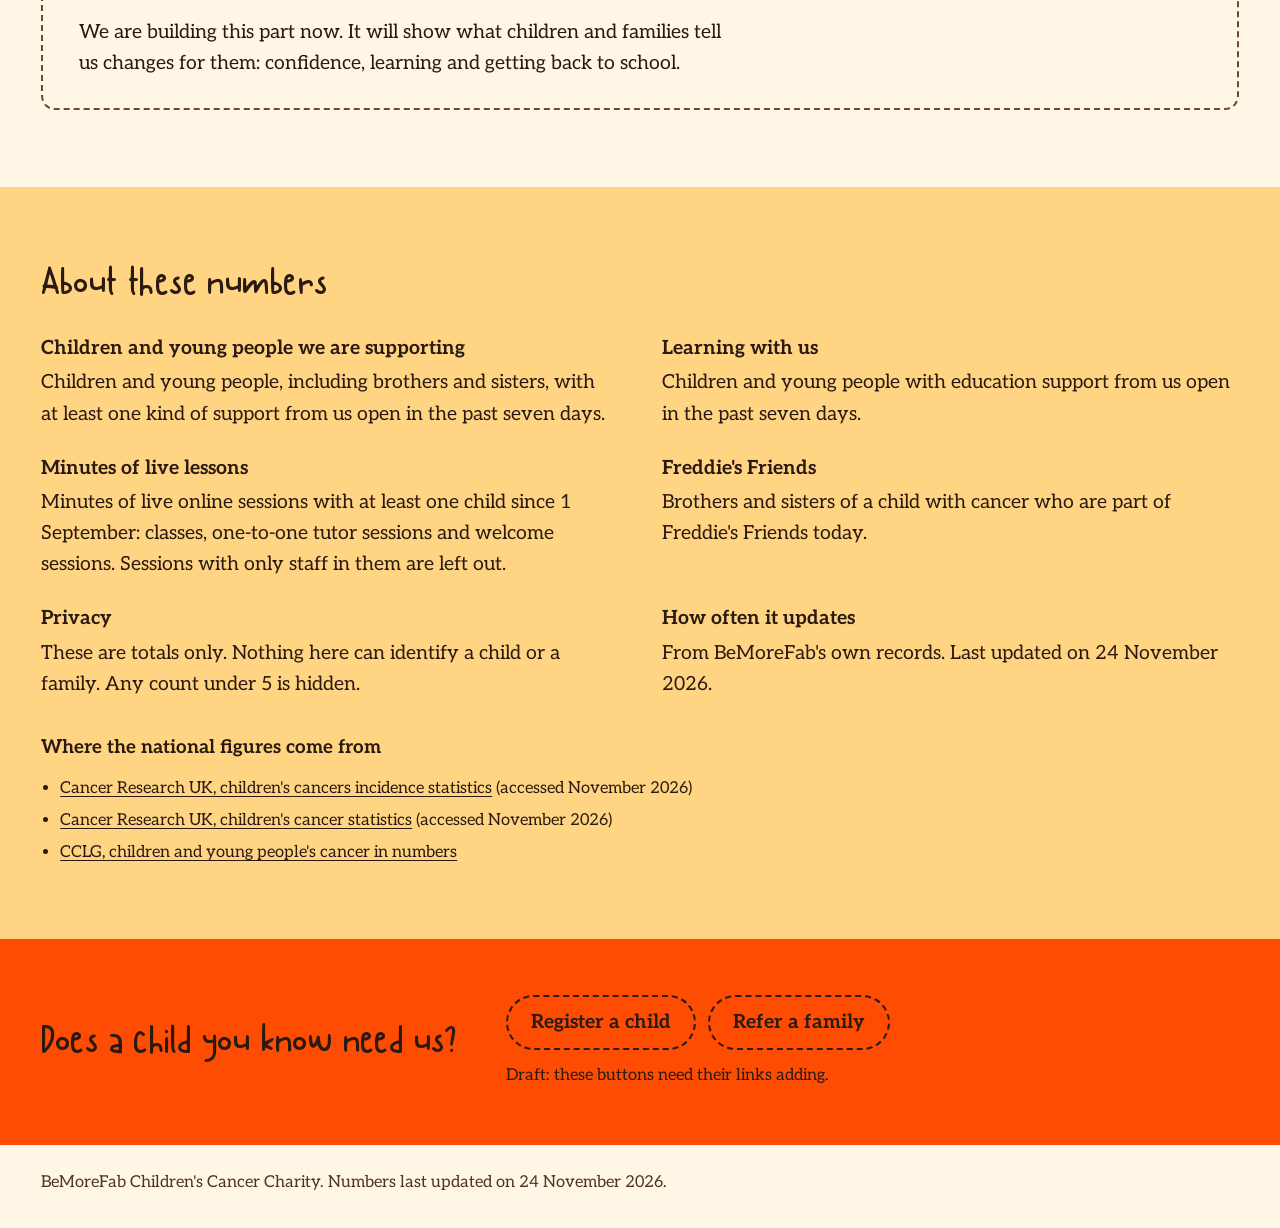
==== commit d900fa5f: "Plain version: real figures, larger text, fuller width Wording and charts now match the Fabbie feed." ====
--- a/index.html
+++ b/index.html
@@ -16,14 +16,14 @@
 <a class="skip" href="#main">Skip to the numbers</a>
 
 <p class="sample-banner" id="sample-banner" hidden>
-  <strong>Draft.</strong> <span id="sample-note">Every BeMoreFab figure on this page is a made-up sample.</span>
+  <strong>Draft.</strong> <span id="sample-note">These figures are not signed off yet.</span>
   <a href="fox/">See the Fab Fox World version</a>
 </p>
 
 <header class="intro wrap">
   <img class="intro__logo" src="assets/logo.webp" alt="#bemorefab Children's Cancer Charity" width="560" height="536">
   <h1>Our impact, as it happens</h1>
-  <p class="intro__lead">BeMoreFab supports children, families and schools through childhood cancer. These numbers come straight from our records and are updated every weekday.</p>
+  <p class="intro__lead">BeMoreFab supports children, families and schools through childhood cancer. These numbers come straight from our own records.</p>
   <p class="intro__date">Last updated <span data-date>today</span></p>
 </header>
 
@@ -34,14 +34,14 @@
   <section class="tiles" aria-label="Right now">
     <article class="tile tile--orange">
       <h2 class="tile__name">All our support</h2>
-      <p class="tile__lead">Right now we are supporting</p>
+      <p class="tile__lead">This week we are supporting</p>
       <p class="tile__figure" data-figure="headline.children_supported_now">&nbsp;</p>
       <p class="tile__unit">children and young people</p>
-      <a class="tile__link" href="#where">See where they live</a>
+      <a class="tile__link" href="#need">See why we are needed</a>
     </article>
     <article class="tile tile--golden">
       <h2 class="tile__name">Education</h2>
-      <p class="tile__lead">Right now</p>
+      <p class="tile__lead">This week</p>
       <p class="tile__figure" data-figure="headline.education_children_now">&nbsp;</p>
       <p class="tile__unit">children are learning with us</p>
       <a class="tile__link" href="#education">See education</a>
@@ -92,8 +92,8 @@
         <p class="need__close">Treatment can mean long spells away from the classroom, and brothers and sisters feel it too. That is where we come in.</p>
       </div>
       <div class="need__chart">
-        <h3>Children and young people registering with BeMoreFab each school year</h3>
-        <div class="chart" data-columns="registrations_by_school_year" data-unit="children and young people" data-count="true"></div>
+        <h3>Children and young people registering with BeMoreFab each month</h3>
+        <div class="chart" data-columns="registrations_by_month" data-unit="children and young people" data-count="true"></div>
       </div>
       </div>
     </div>
@@ -104,17 +104,17 @@
       <div class="story story--golden">
         <h2>Education</h2>
         <p>When cancer keeps a child out of school, we keep their learning going: live lessons in our Primary Virtual School, tuition close to home, and secondary learning with our partners.</p>
-        <p class="story__now">Right now <strong data-figure="headline.education_children_now">&nbsp;</strong> children are learning with us.</p>
-      </div>
-      <div class="plot">
-        <h3>Children learning with us, by type of support</h3>
-        <div data-rows="education.by_support_type" data-unit="children"></div>
+        <p class="story__now">This week <strong data-figure="headline.education_children_now">&nbsp;</strong> children are learning with us.</p>
+      </div>
+      <div class="plot">
+        <h3>Children learning with us each month</h3>
+        <div class="chart" data-columns="education.children_by_month" data-unit="children" data-count="true"></div>
       </div>
       <div class="year">
         <h3>Over the past 12 months</h3>
         <dl class="year__list">
           <div><dt data-figure="education.children_past_12_months">&nbsp;</dt><dd>children supported with their learning</dd></div>
-          <div><dt data-figure="education.journeys_started_past_12_months">&nbsp;</dt><dd>children started learning with us</dd></div>
+          <div><dt data-figure="education.journeys_started_past_12_months">&nbsp;</dt><dd>new education journeys started</dd></div>
         </dl>
       </div>
     </div>
@@ -162,7 +162,7 @@
     </div>
   </section>
 
-  <section class="where" id="where">
+  <section class="where" id="where" data-needs="regions">
     <div class="wrap where__grid">
       <div>
         <h2>Where the children we support live</h2>
@@ -188,12 +188,12 @@
     <div class="wrap">
       <h2>About these numbers</h2>
       <dl class="defs">
-        <div><dt>Children and young people we are supporting</dt><dd>Children and young people with at least one kind of support from us open today.</dd></div>
-        <div><dt>Learning with us</dt><dd>Children and young people with education support from us open today.</dd></div>
-        <div><dt>Minutes of live lessons</dt><dd>Minutes of live online lessons taught since 1 September, counting each lesson once.</dd></div>
+        <div><dt>Children and young people we are supporting</dt><dd>Children and young people, including brothers and sisters, with at least one kind of support from us open in the past seven days.</dd></div>
+        <div><dt>Learning with us</dt><dd>Children and young people with education support from us open in the past seven days.</dd></div>
+        <div><dt>Minutes of live lessons</dt><dd>Minutes of live online sessions with at least one child since 1 September: classes, one-to-one tutor sessions and welcome sessions. Sessions with only staff in them are left out.</dd></div>
         <div><dt>Freddie's Friends</dt><dd>Brothers and sisters of a child with cancer who are part of Freddie's Friends today.</dd></div>
-        <div><dt>Privacy</dt><dd>These are totals only. Nothing here can identify a child or a family. Regional figures are rounded to the nearest 5 and anything under 5 is shown as "Fewer than 5".</dd></div>
-        <div><dt>How often it updates</dt><dd>Every weekday, from BeMoreFab's own records. Last updated <span data-date>today</span>.</dd></div>
+        <div><dt>Privacy</dt><dd>These are totals only. Nothing here can identify a child or a family. Any count under 5 is hidden.</dd></div>
+        <div><dt>How often it updates</dt><dd>From BeMoreFab's own records. Last updated <span data-date>today</span>.</dd></div>
       </dl>
       <h3>Where the national figures come from</h3>
       <ul class="sources">
--- a/styles.css
+++ b/styles.css
@@ -9,23 +9,24 @@
 :root {
   color-scheme: light;
   --cream: #FFF6E6;
-  --paper: #FCE6B4;
+  --paper: #FFD483;        /* brand peach, from the Fab Fox World Guide */
   --ink: #2B1A12;
   --ink-soft: #4F3420;
   --orange: #FE4D02;
   --golden: #F0B913;
   --brown: #6B4A30;
   --grid: #EAD9B8;        /* one step off cream */
-  --grid-paper: #E6CB8C;  /* one step off paper */
+  --grid-paper: #E3C9A0;
   --headline: 'Canda', 'Aleo', Georgia, serif;
   --body: 'Aleo', Georgia, 'Times New Roman', serif;
-  --t-body: 1.0625rem;
-  --t-small: .9375rem;    /* never below 15px */
+  --t-body: 1.1875rem;
+  --t-small: 1rem;
   --gap: clamp(1.5rem, 1rem + 2.2vw, 3rem);
 }
 
 * { box-sizing: border-box; }
-html { -webkit-text-size-adjust: 100%; scroll-behavior: smooth; }
+/* text and layout grow together on wide screens, so the page fills the space */
+html { -webkit-text-size-adjust: 100%; scroll-behavior: smooth; font-size: clamp(100%, .56rem + .58vw, 137.5%); }
 @media (prefers-reduced-motion: reduce) { html { scroll-behavior: auto; } }
 
 body {
@@ -46,7 +47,7 @@
 
 :focus-visible { outline: 3px solid var(--ink); outline-offset: 3px; border-radius: 4px; }
 
-.wrap { max-width: 74rem; margin: 0 auto; padding-left: clamp(1.1rem, .6rem + 2.4vw, 2.5rem); padding-right: clamp(1.1rem, .6rem + 2.4vw, 2.5rem); }
+.wrap { max-width: 80rem; margin: 0 auto; padding-left: clamp(1.1rem, .6rem + 2.4vw, 2.5rem); padding-right: clamp(1.1rem, .6rem + 2.4vw, 2.5rem); }
 .vh { position: absolute; width: 1px; height: 1px; overflow: hidden; clip-path: inset(50%); white-space: nowrap; }
 
 .skip { position: absolute; left: -999px; top: 0; background: var(--ink); color: var(--cream); padding: .6rem 1rem; z-index: 10; }
@@ -70,12 +71,12 @@
 .tiles { display: grid; grid-template-columns: repeat(4, 1fr); --chars: 6; }
 .tile { container-type: inline-size; display: flex; flex-direction: column; min-height: 25rem; padding: 2rem clamp(1.1rem, .5rem + 1.6vw, 2rem) 1.9rem; }
 .tile__name { font-size: clamp(1.55rem, 1.1rem + 1.2vw, 2.1rem); margin-bottom: auto; padding-bottom: 2rem; }
-.tile__lead { font-size: 1.1rem; line-height: 1.35; max-width: 16ch; }
+.tile__lead { font-size: 1.25rem; line-height: 1.35; max-width: 16ch; }
 .tile__figure { font-weight: 700; font-size: clamp(2.6rem, 1.6rem + 3.2vw, 4.4rem); line-height: 1; margin: .35rem 0 .45rem; letter-spacing: -.01em; }
 /* one size for all four figures, set so the longest still fits its tile (--chars is set by app.js) */
 @supports (container-type: inline-size) { .tile__figure { font-size: clamp(2.6rem, calc(170cqi / var(--chars)), 5.4rem); } }
-.tile__unit { font-size: 1.1rem; line-height: 1.35; max-width: 18ch; min-height: 4.05em; }
-.tile__link { align-self: flex-start; margin-top: 1.5rem; display: inline-flex; align-items: center; min-height: 44px; padding: .5rem 1.15rem; border-radius: 999px; font-weight: 700; font-size: 1rem; text-decoration: none; }
+.tile__unit { font-size: 1.25rem; line-height: 1.35; max-width: 18ch; min-height: 4.05em; }
+.tile__link { align-self: flex-start; margin-top: 1.5rem; display: inline-flex; align-items: center; min-height: 44px; padding: .5rem 1.15rem; border-radius: 999px; font-weight: 700; font-size: 1.1rem; text-decoration: none; }
 .tile__link:hover { text-decoration: underline; }
 
 .tile--orange { background: var(--orange); color: var(--ink); }
@@ -132,13 +133,13 @@
 .chart { position: relative; }
 .chart svg { display: block; overflow: visible; }
 .chart svg:focus-visible { outline-offset: 6px; }
-.chart text { font-family: var(--body); font-size: 13px; fill: var(--ink-soft); }
+.chart text { font-family: var(--body); font-size: .8125rem; fill: var(--ink-soft); }
 .chart .c-grid { stroke: var(--grid); stroke-width: 1; }
 .chart .c-bar { fill: var(--orange); }
 .chart .c-bar.is-active { opacity: .72; }
 .chart .c-hit { fill: transparent; }
 .chart .c-val { font-weight: 700; fill: var(--ink); }
-.chart .c-small { font-size: 12px; }
+.chart .c-small { font-size: .75rem; }
 .chart__tip { position: absolute; z-index: 2; pointer-events: none; background: var(--ink); color: var(--cream); border-radius: 8px; padding: .4rem .65rem; font-size: var(--t-small); line-height: 1.3; white-space: nowrap; }
 .chart__tip strong { display: block; font-size: 1.05rem; }
 .chart__tip[hidden] { display: none; }
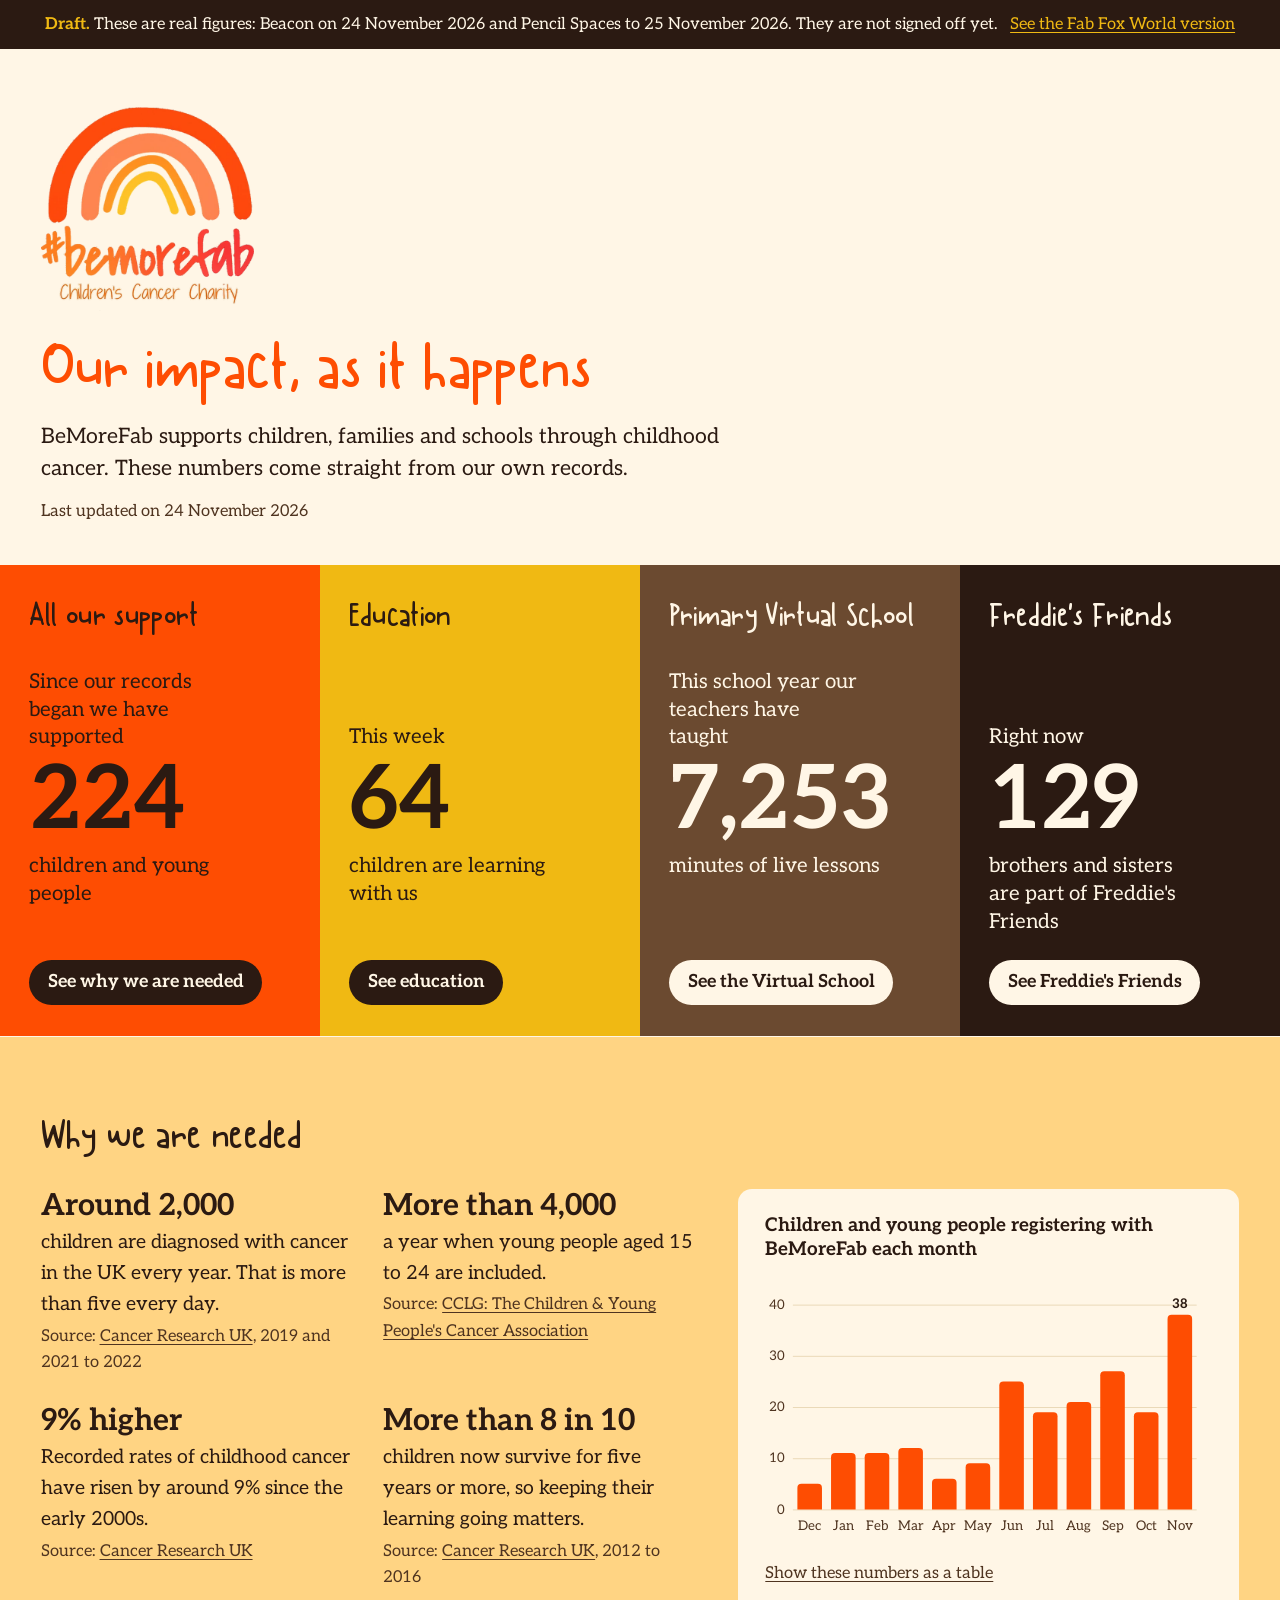
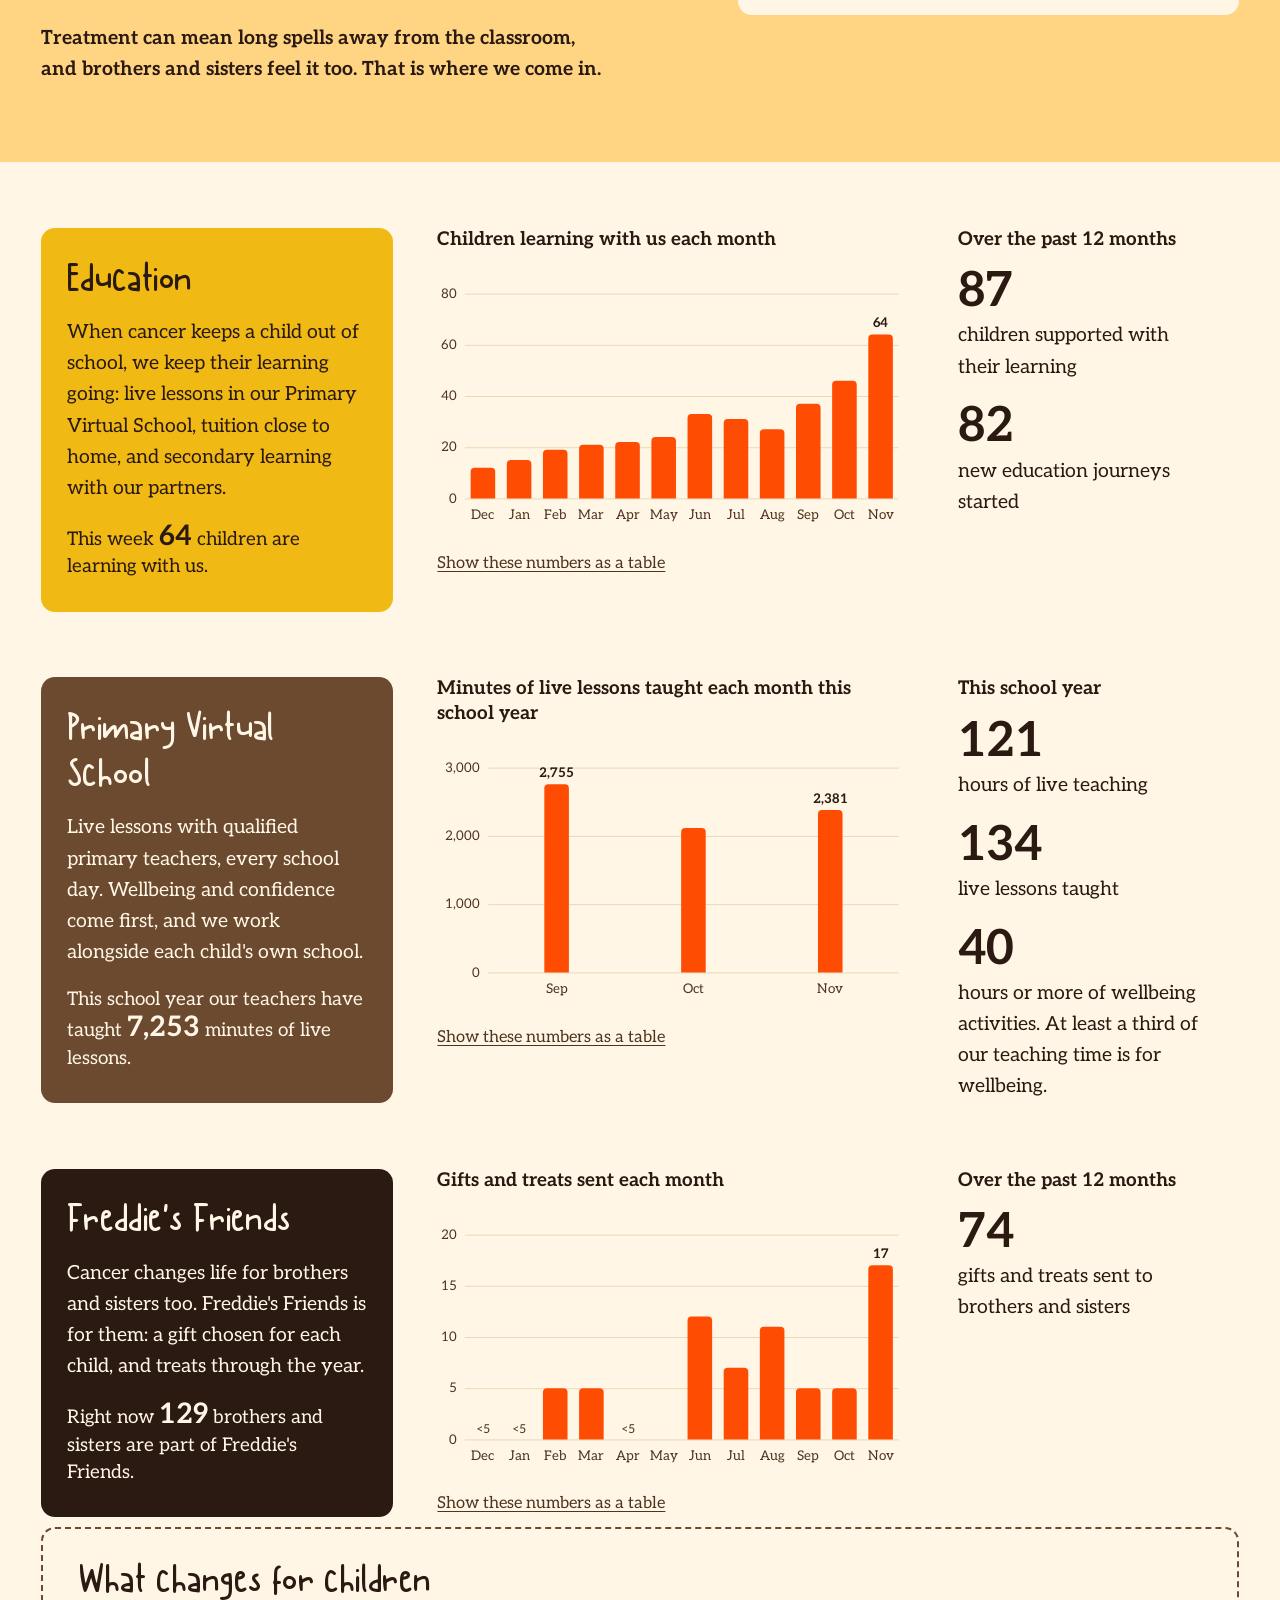
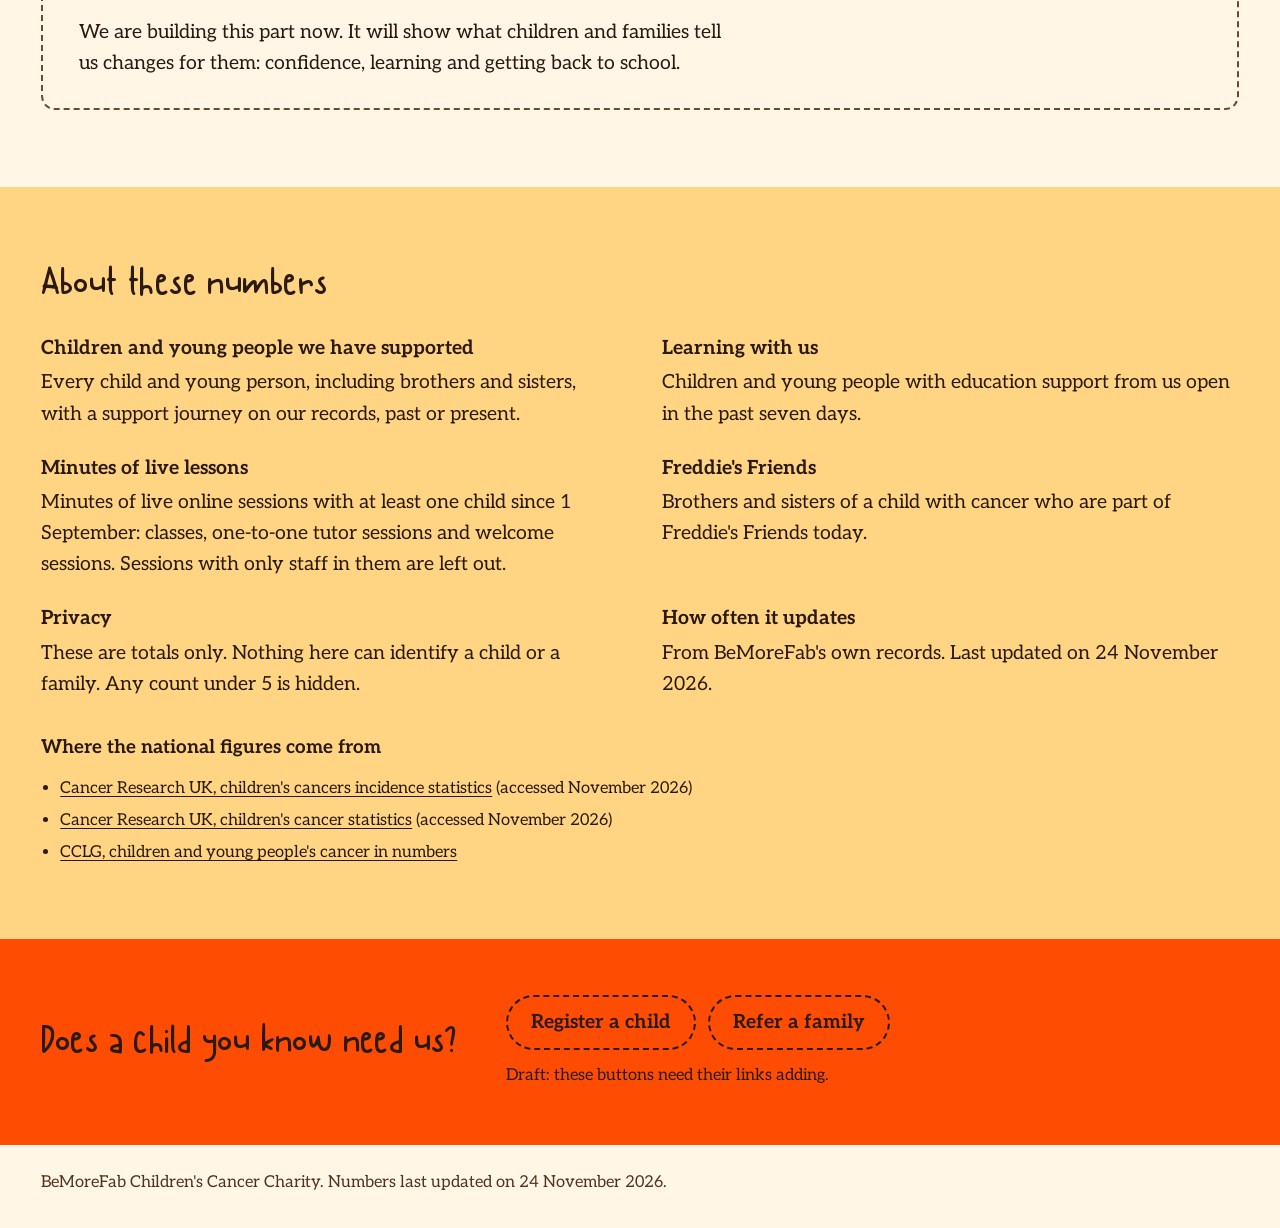
==== commit 31388065: "Plain version: first headline is now children supported since records began Replaces the this-week f" ====
--- a/index.html
+++ b/index.html
@@ -34,8 +34,8 @@
   <section class="tiles" aria-label="Right now">
     <article class="tile tile--orange">
       <h2 class="tile__name">All our support</h2>
-      <p class="tile__lead">This week we are supporting</p>
-      <p class="tile__figure" data-figure="headline.children_supported_now">&nbsp;</p>
+      <p class="tile__lead">Since our records began we have supported</p>
+      <p class="tile__figure" data-figure="headline.children_supported_ever">&nbsp;</p>
       <p class="tile__unit">children and young people</p>
       <a class="tile__link" href="#need">See why we are needed</a>
     </article>
@@ -188,7 +188,7 @@
     <div class="wrap">
       <h2>About these numbers</h2>
       <dl class="defs">
-        <div><dt>Children and young people we are supporting</dt><dd>Children and young people, including brothers and sisters, with at least one kind of support from us open in the past seven days.</dd></div>
+        <div><dt>Children and young people we have supported</dt><dd>Every child and young person, including brothers and sisters, with a support journey on our records, past or present.</dd></div>
         <div><dt>Learning with us</dt><dd>Children and young people with education support from us open in the past seven days.</dd></div>
         <div><dt>Minutes of live lessons</dt><dd>Minutes of live online sessions with at least one child since 1 September: classes, one-to-one tutor sessions and welcome sessions. Sessions with only staff in them are left out.</dd></div>
         <div><dt>Freddie's Friends</dt><dd>Brothers and sisters of a child with cancer who are part of Freddie's Friends today.</dd></div>
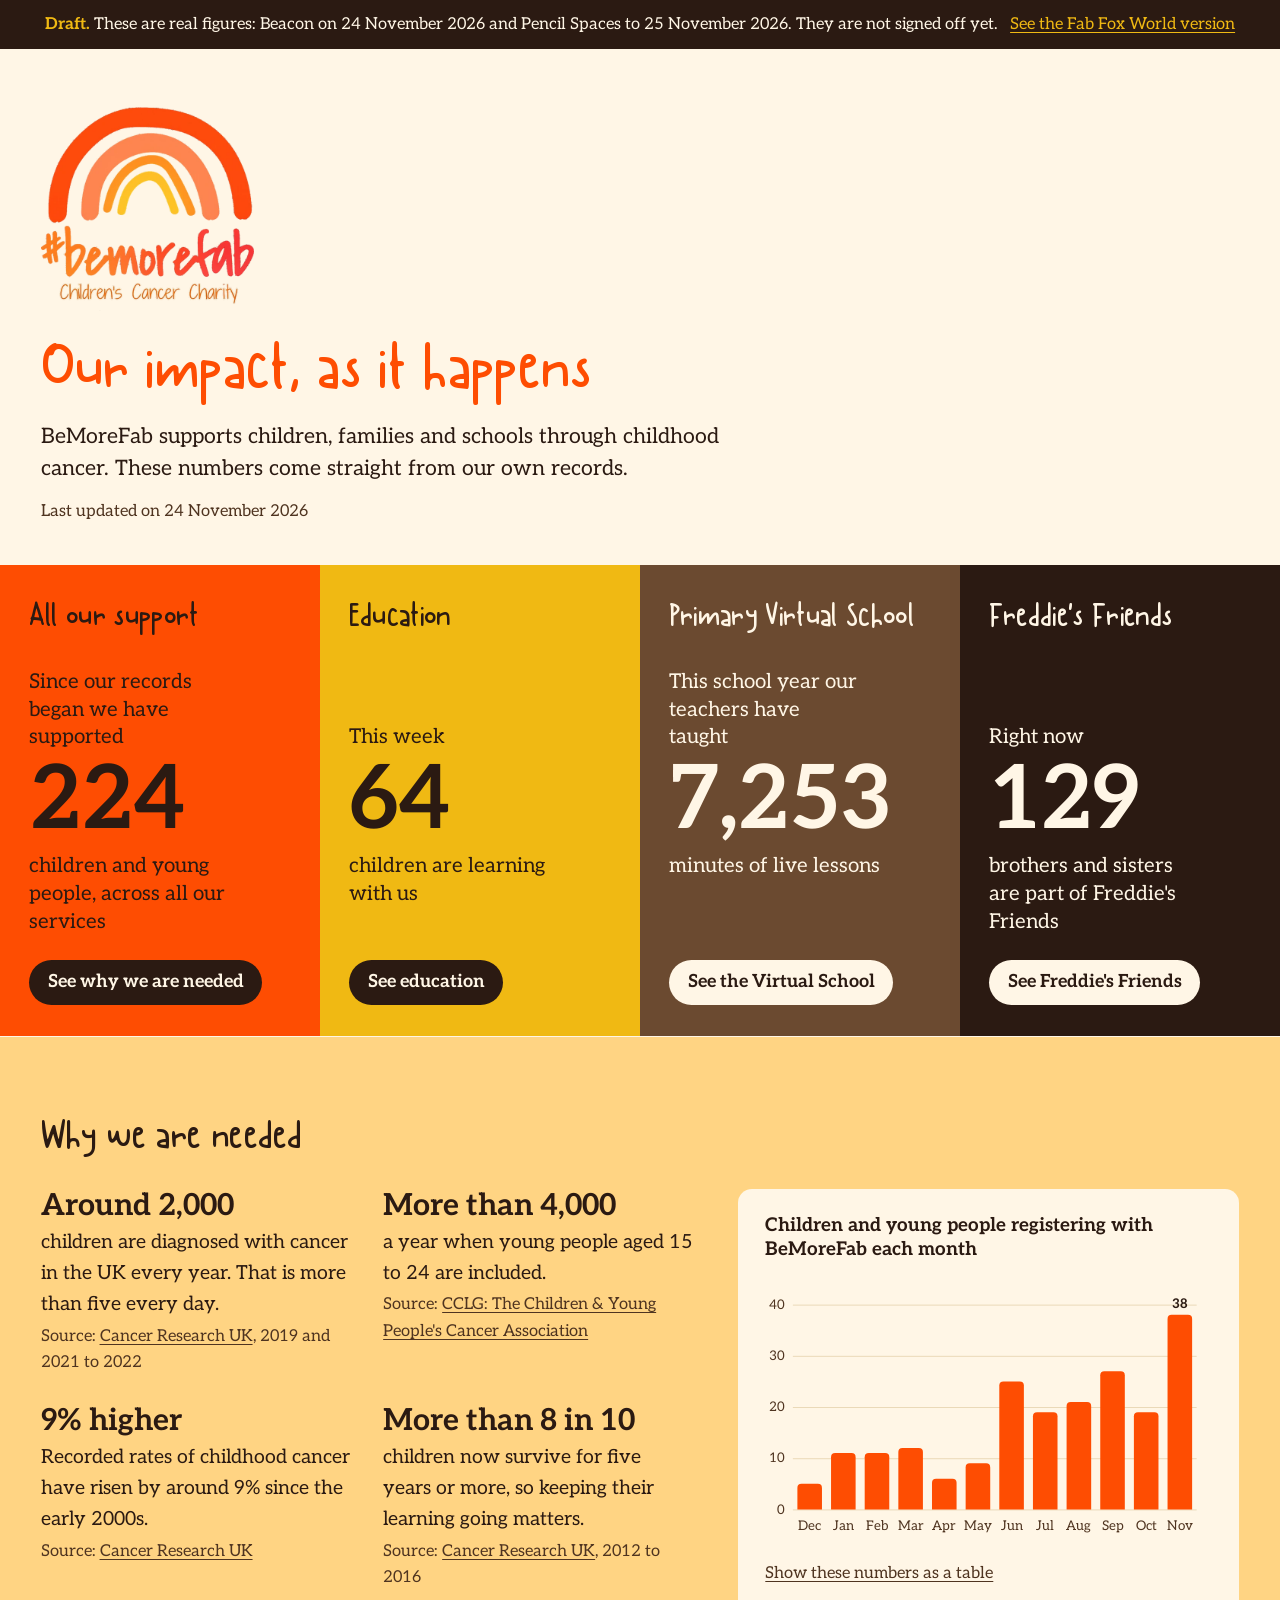
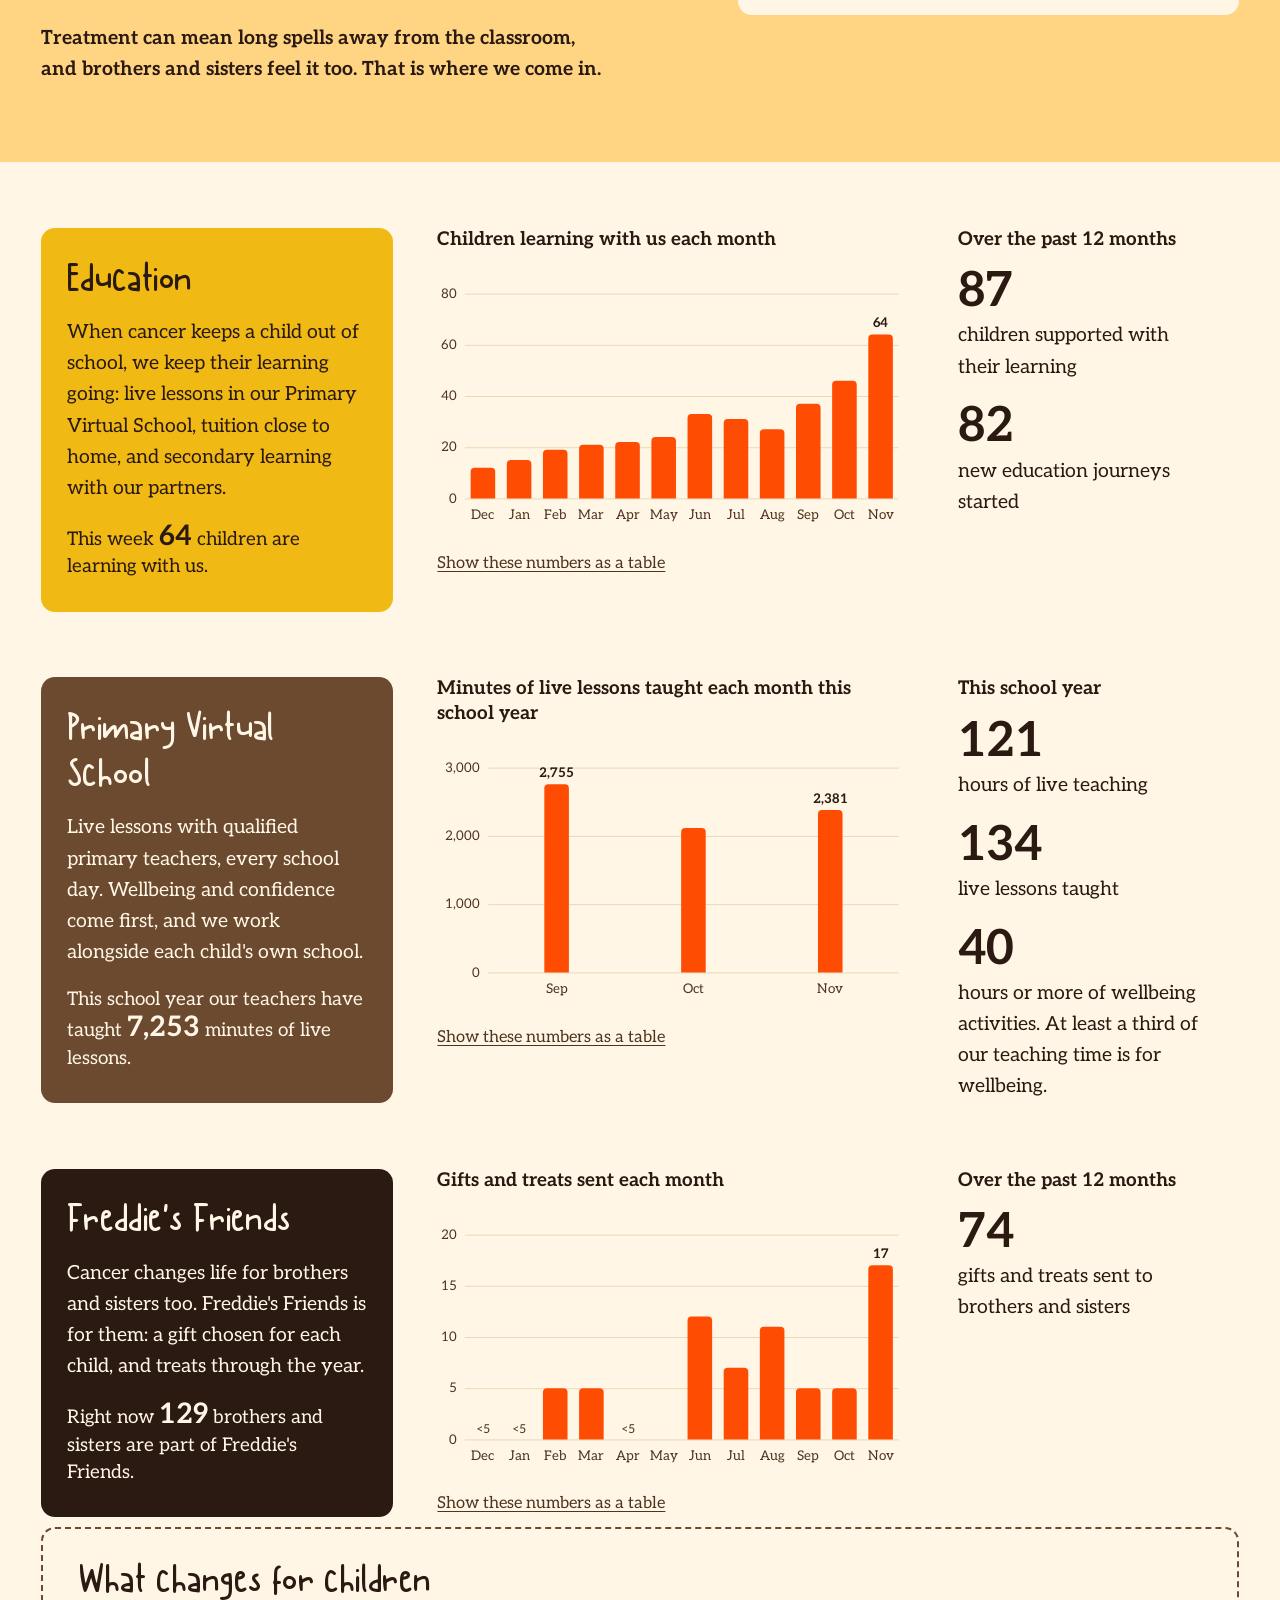
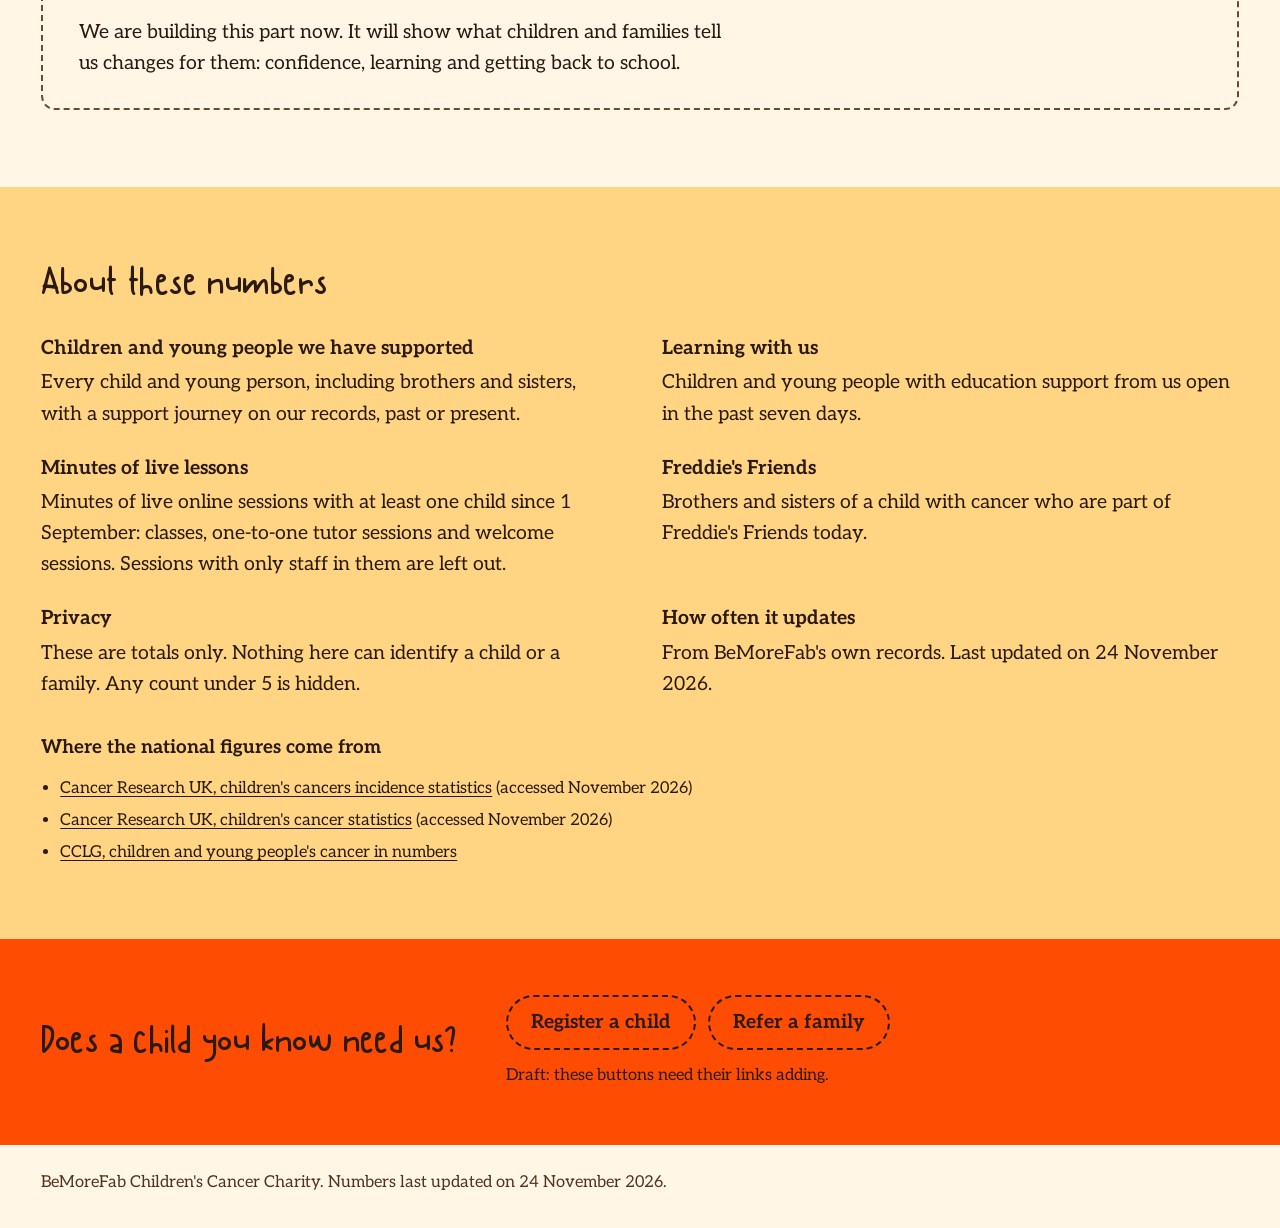
==== commit c3660ae1: "Plain version: say the headline covers all our services Co-Authored-By: Claude Fable 5.2 <noreply@an" ====
--- a/index.html
+++ b/index.html
@@ -36,7 +36,7 @@
       <h2 class="tile__name">All our support</h2>
       <p class="tile__lead">Since our records began we have supported</p>
       <p class="tile__figure" data-figure="headline.children_supported_ever">&nbsp;</p>
-      <p class="tile__unit">children and young people</p>
+      <p class="tile__unit">children and young people, across all our services</p>
       <a class="tile__link" href="#need">See why we are needed</a>
     </article>
     <article class="tile tile--golden">
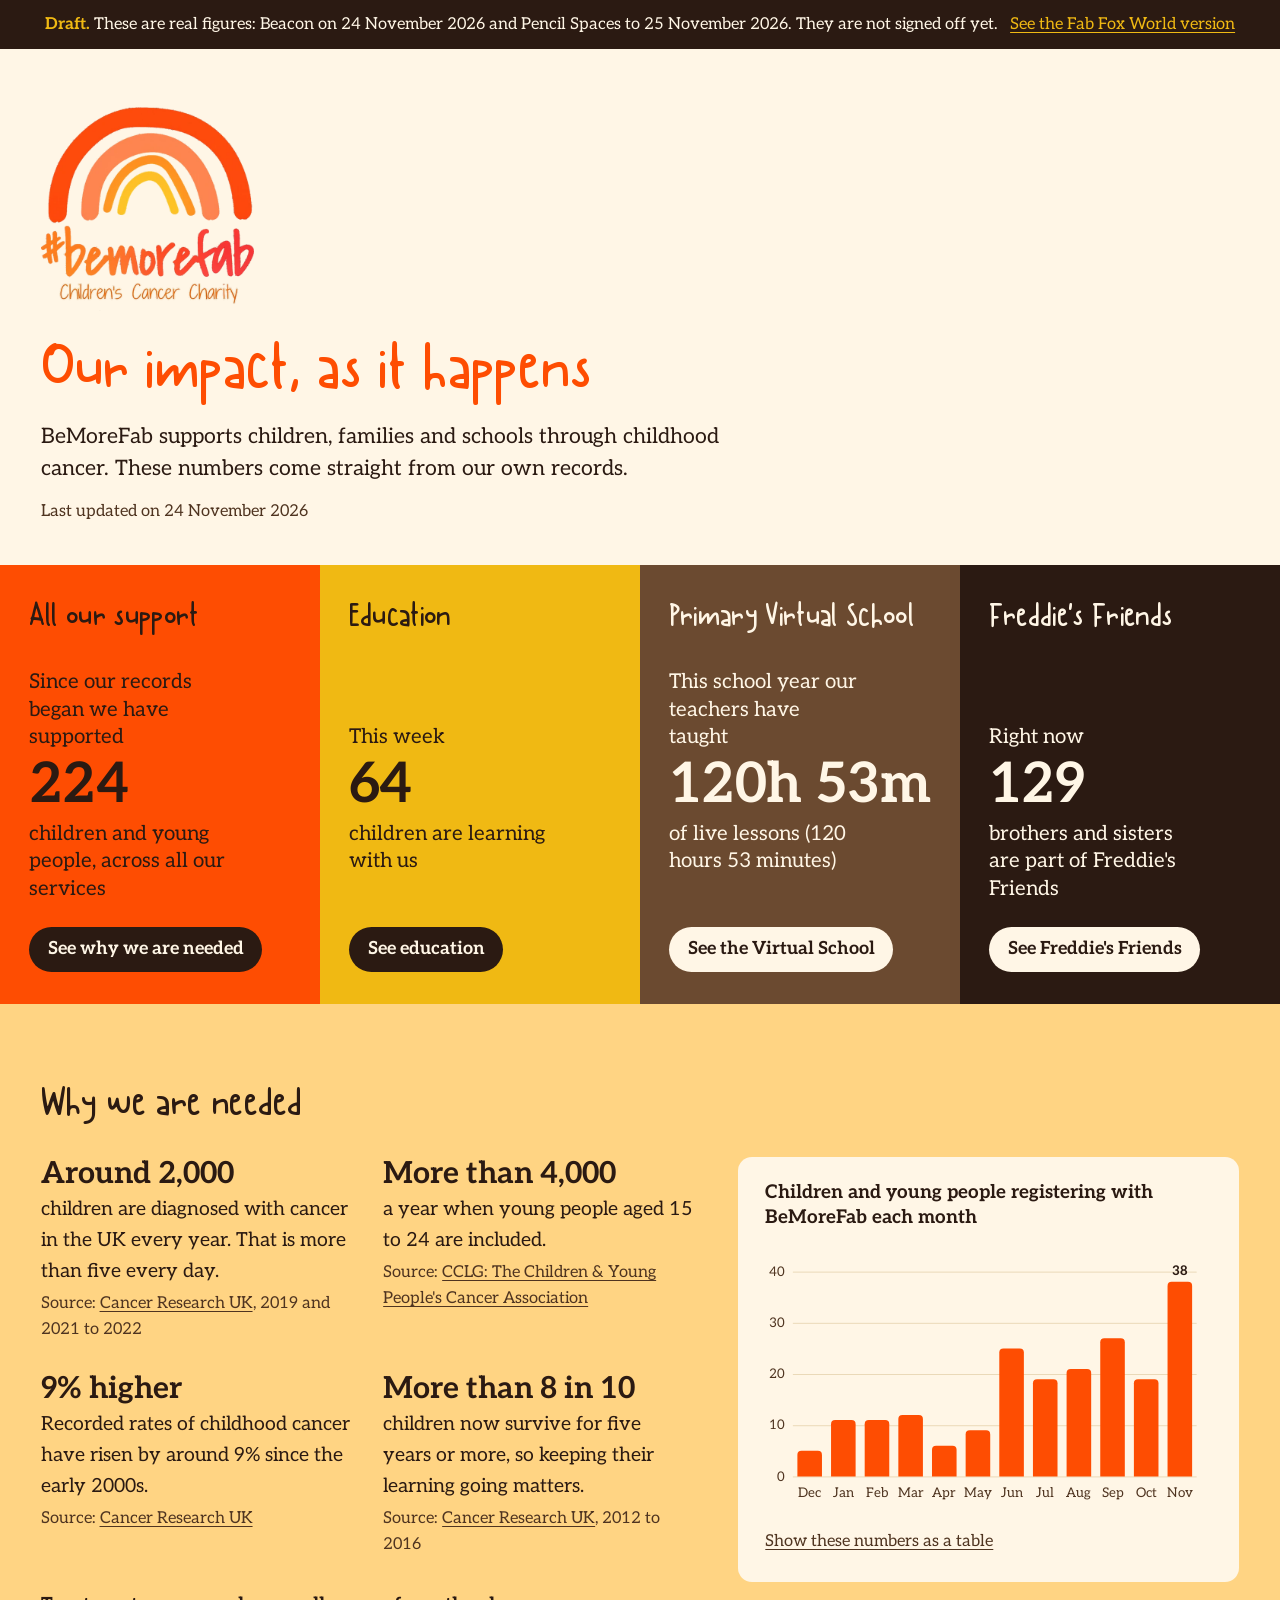
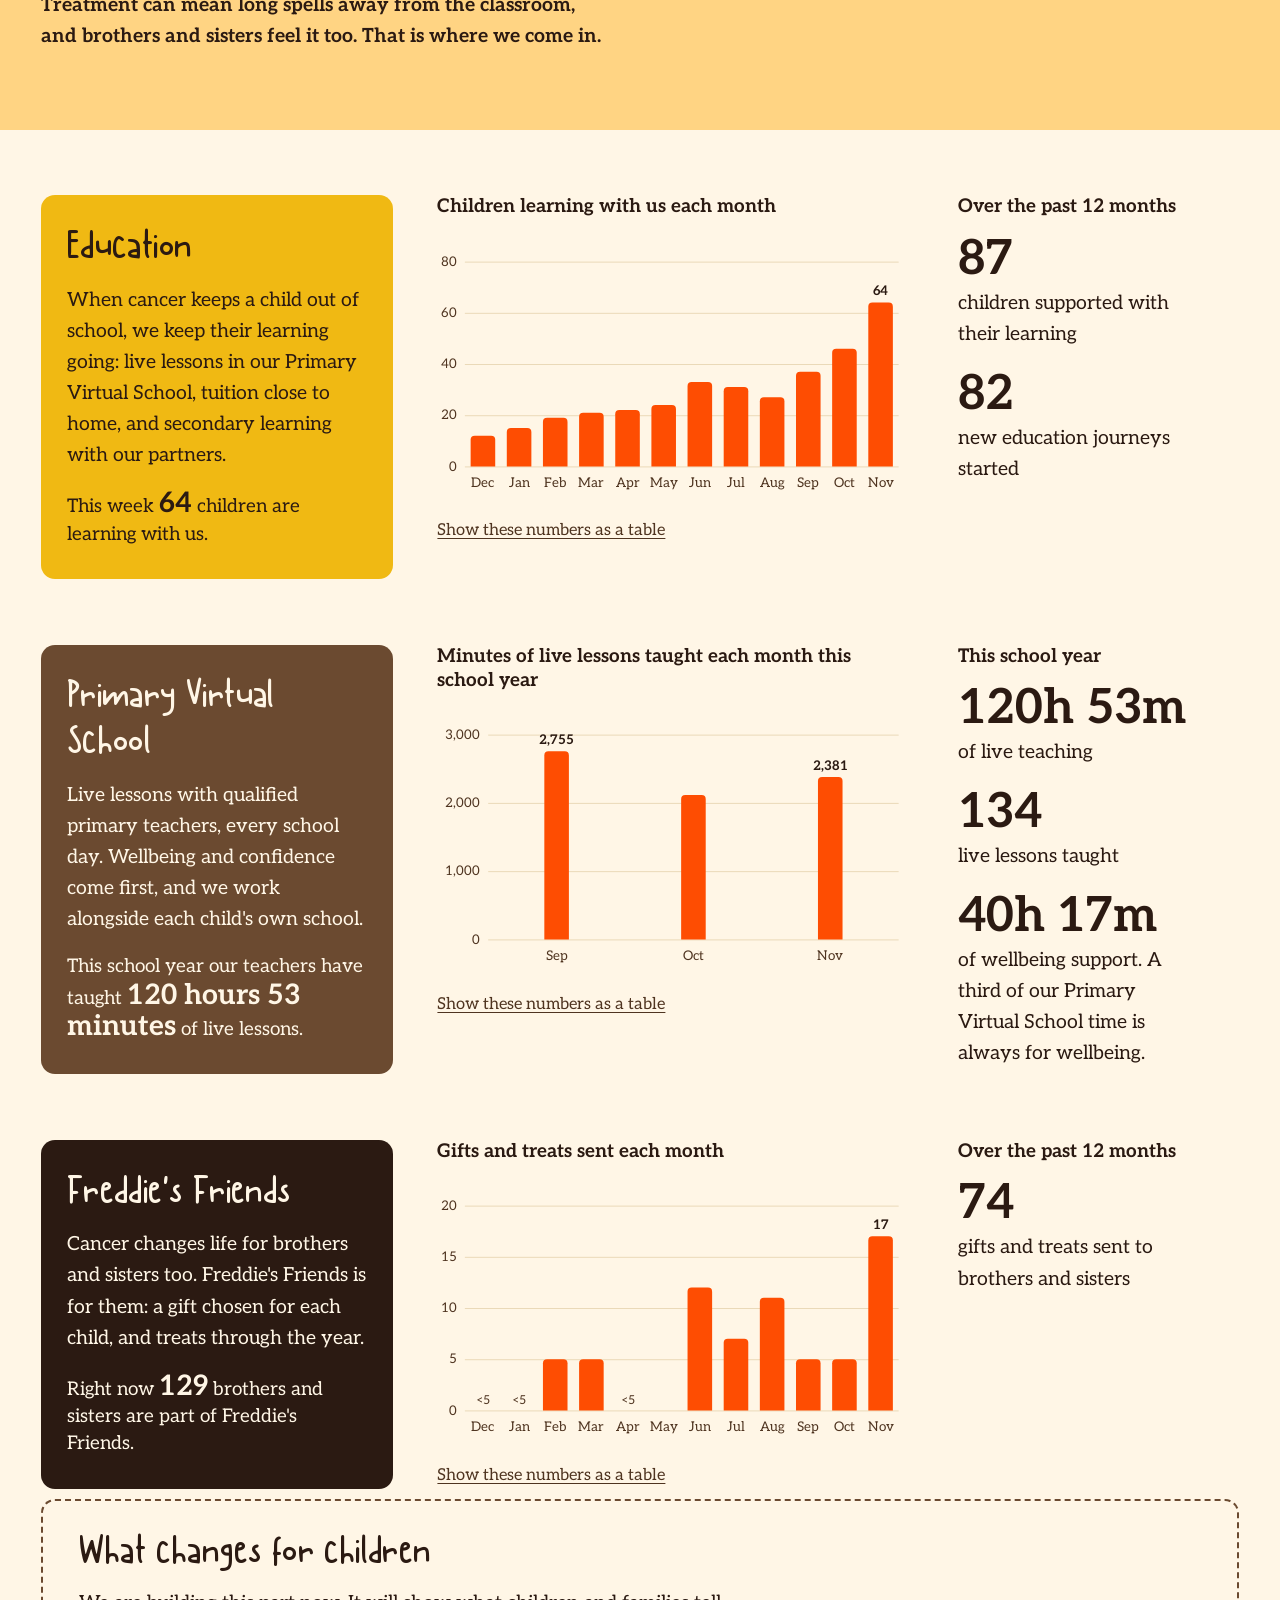
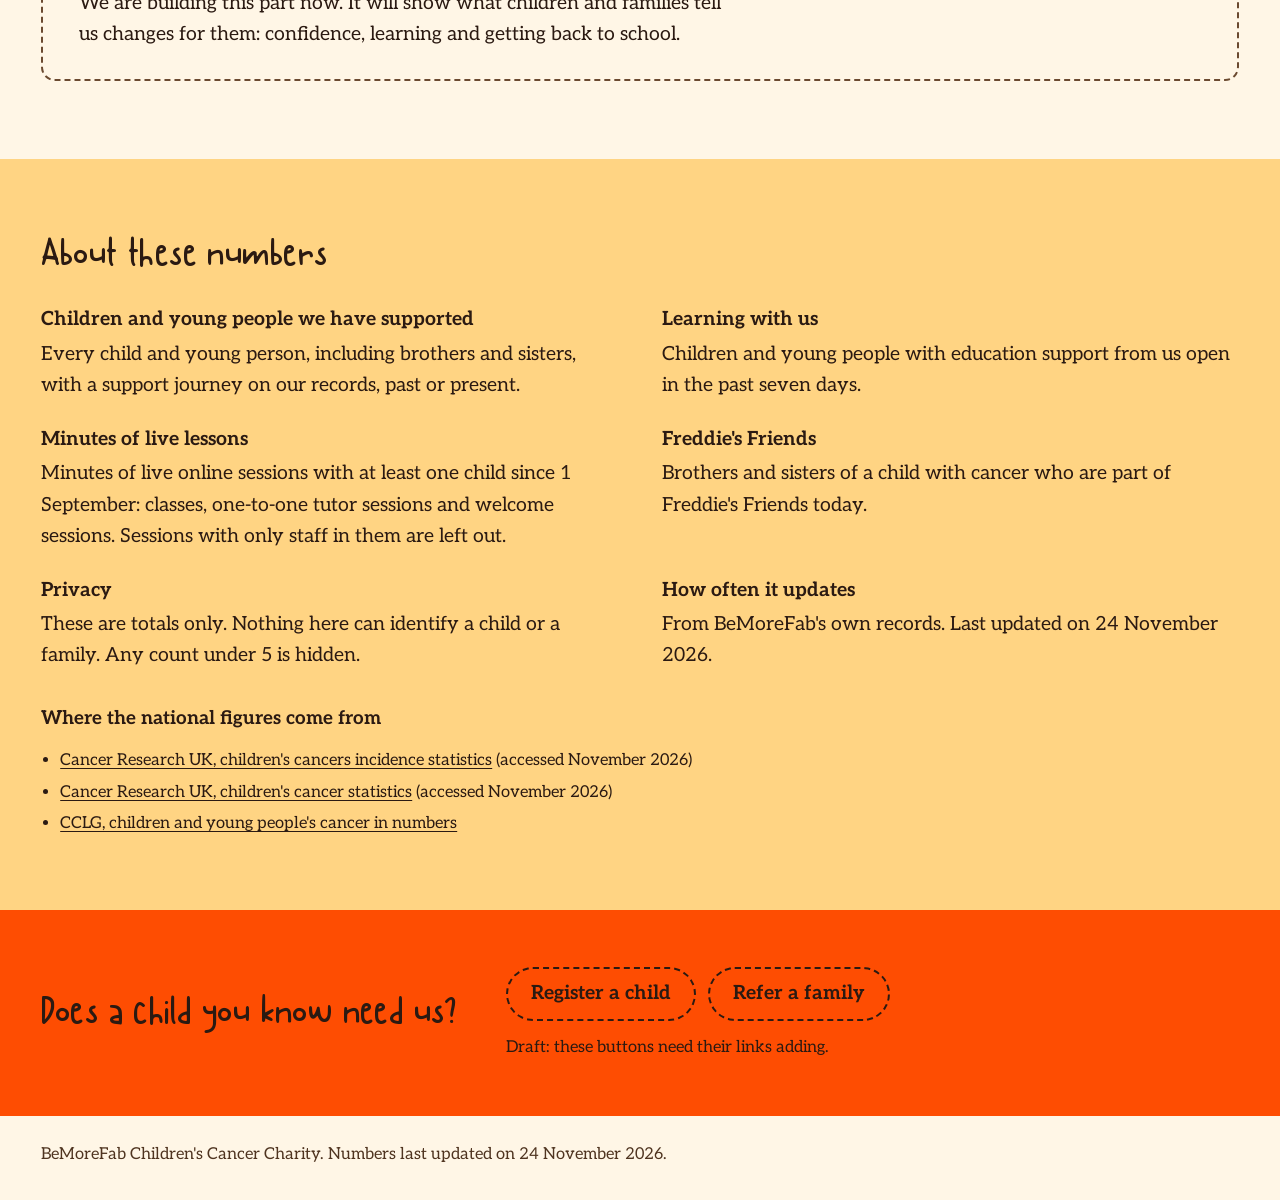
==== commit 324e264f: "Virtual School time in hours and minutes, wellbeing third A third of Primary Virtual School time is " ====
--- a/index.html
+++ b/index.html
@@ -49,8 +49,8 @@
     <article class="tile tile--brown">
       <h2 class="tile__name">Primary Virtual School</h2>
       <p class="tile__lead">This school year our teachers have taught</p>
-      <p class="tile__figure" data-figure="headline.pvs_minutes_school_year">&nbsp;</p>
-      <p class="tile__unit">minutes of live lessons</p>
+      <p class="tile__figure" data-figure="computed.pvs_time">&nbsp;</p>
+      <p class="tile__unit">of live lessons (<span data-figure="computed.pvs_time_long">&nbsp;</span>)</p>
       <a class="tile__link" href="#virtual-school">See the Virtual School</a>
     </article>
     <article class="tile tile--ink">
@@ -125,7 +125,7 @@
       <div class="story story--brown">
         <h2>Primary Virtual School</h2>
         <p>Live lessons with qualified primary teachers, every school day. Wellbeing and confidence come first, and we work alongside each child's own school.</p>
-        <p class="story__now">This school year our teachers have taught <strong data-figure="headline.pvs_minutes_school_year">&nbsp;</strong> minutes of live lessons.</p>
+        <p class="story__now">This school year our teachers have taught <strong data-figure="computed.pvs_time_long">&nbsp;</strong> of live lessons.</p>
       </div>
       <div class="plot">
         <h3>Minutes of live lessons taught each month this school year</h3>
@@ -134,9 +134,9 @@
       <div class="year">
         <h3>This school year</h3>
         <dl class="year__list">
-          <div><dt data-figure="computed.pvs_hours_school_year">&nbsp;</dt><dd>hours of live teaching</dd></div>
+          <div><dt data-figure="computed.pvs_time">&nbsp;</dt><dd>of live teaching</dd></div>
           <div><dt data-figure="pvs.lessons_school_year">&nbsp;</dt><dd>live lessons taught</dd></div>
-          <div><dt data-figure="computed.pvs_wellbeing_hours_min">&nbsp;</dt><dd>hours or more of wellbeing activities. At least a third of our teaching time is for wellbeing.</dd></div>
+          <div><dt data-figure="computed.pvs_wellbeing_time">&nbsp;</dt><dd>of wellbeing support. A third of our Primary Virtual School time is always for wellbeing.</dd></div>
         </dl>
       </div>
     </div>
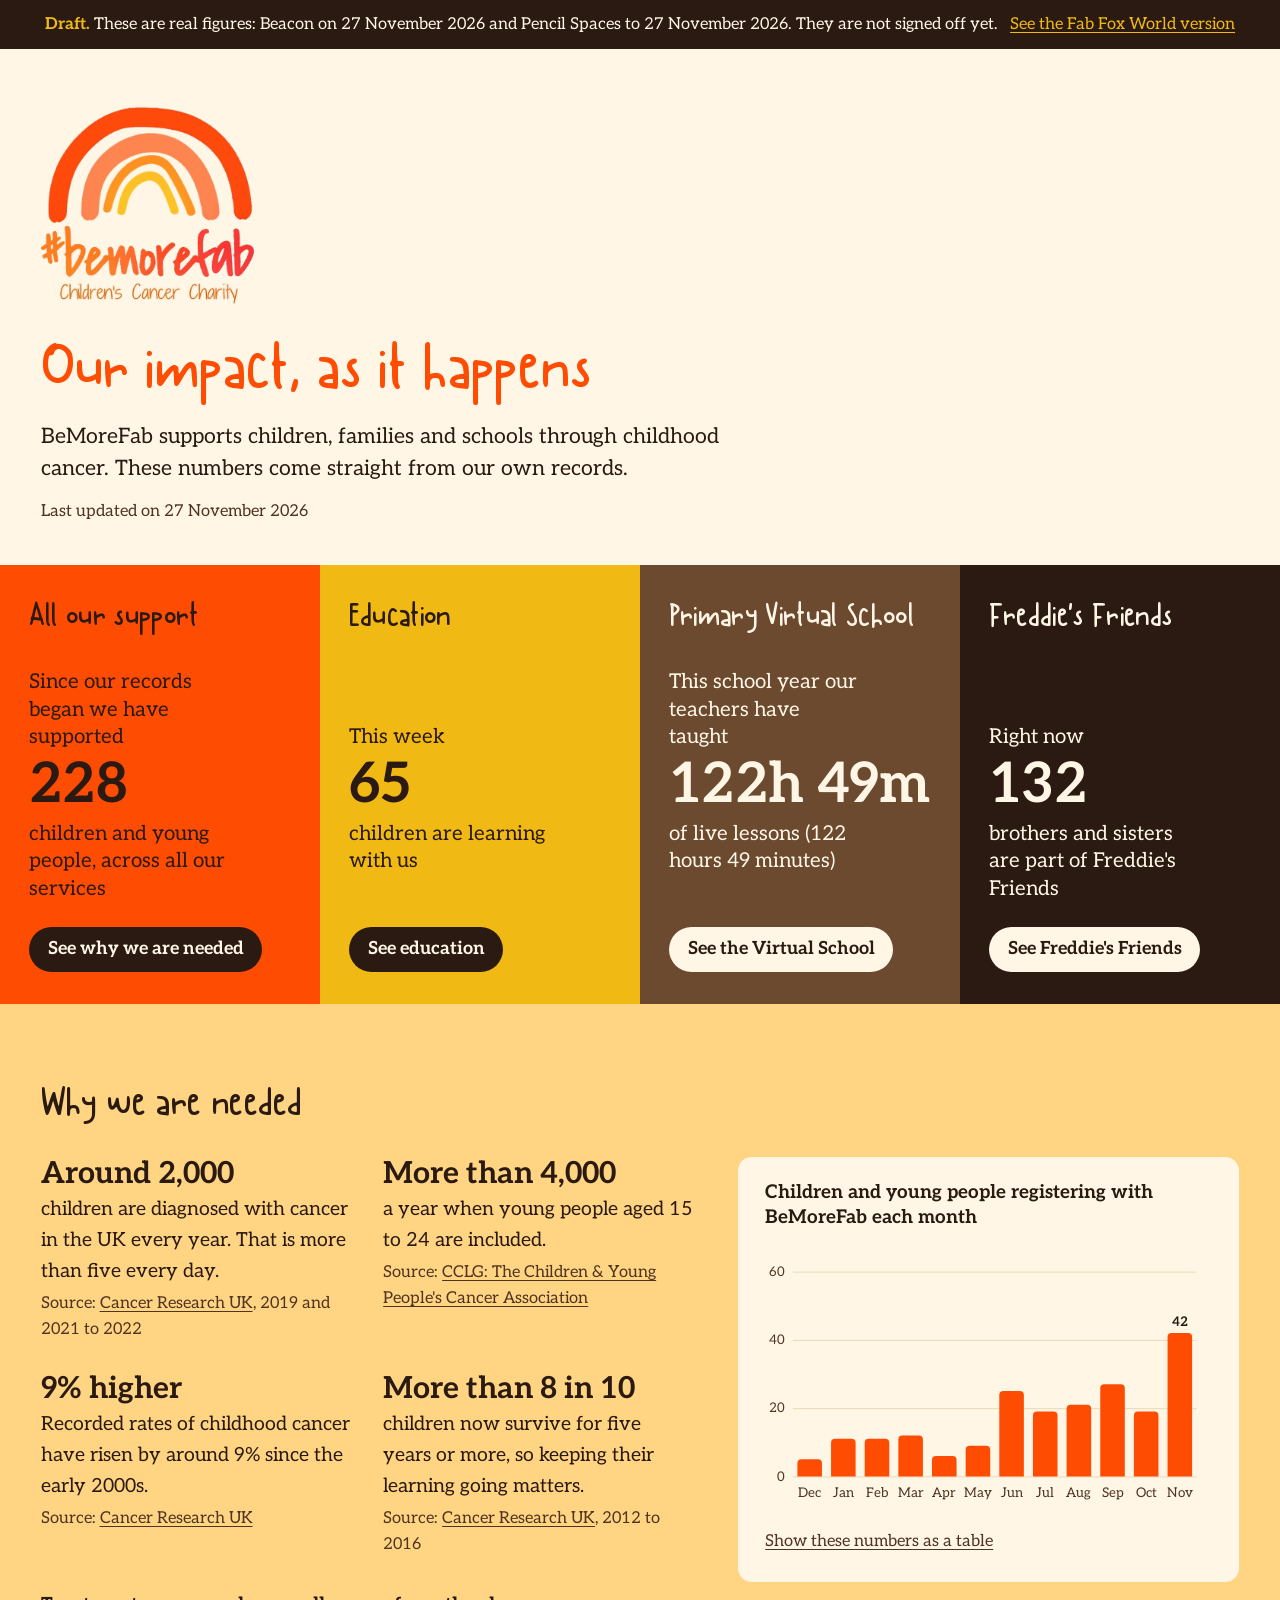
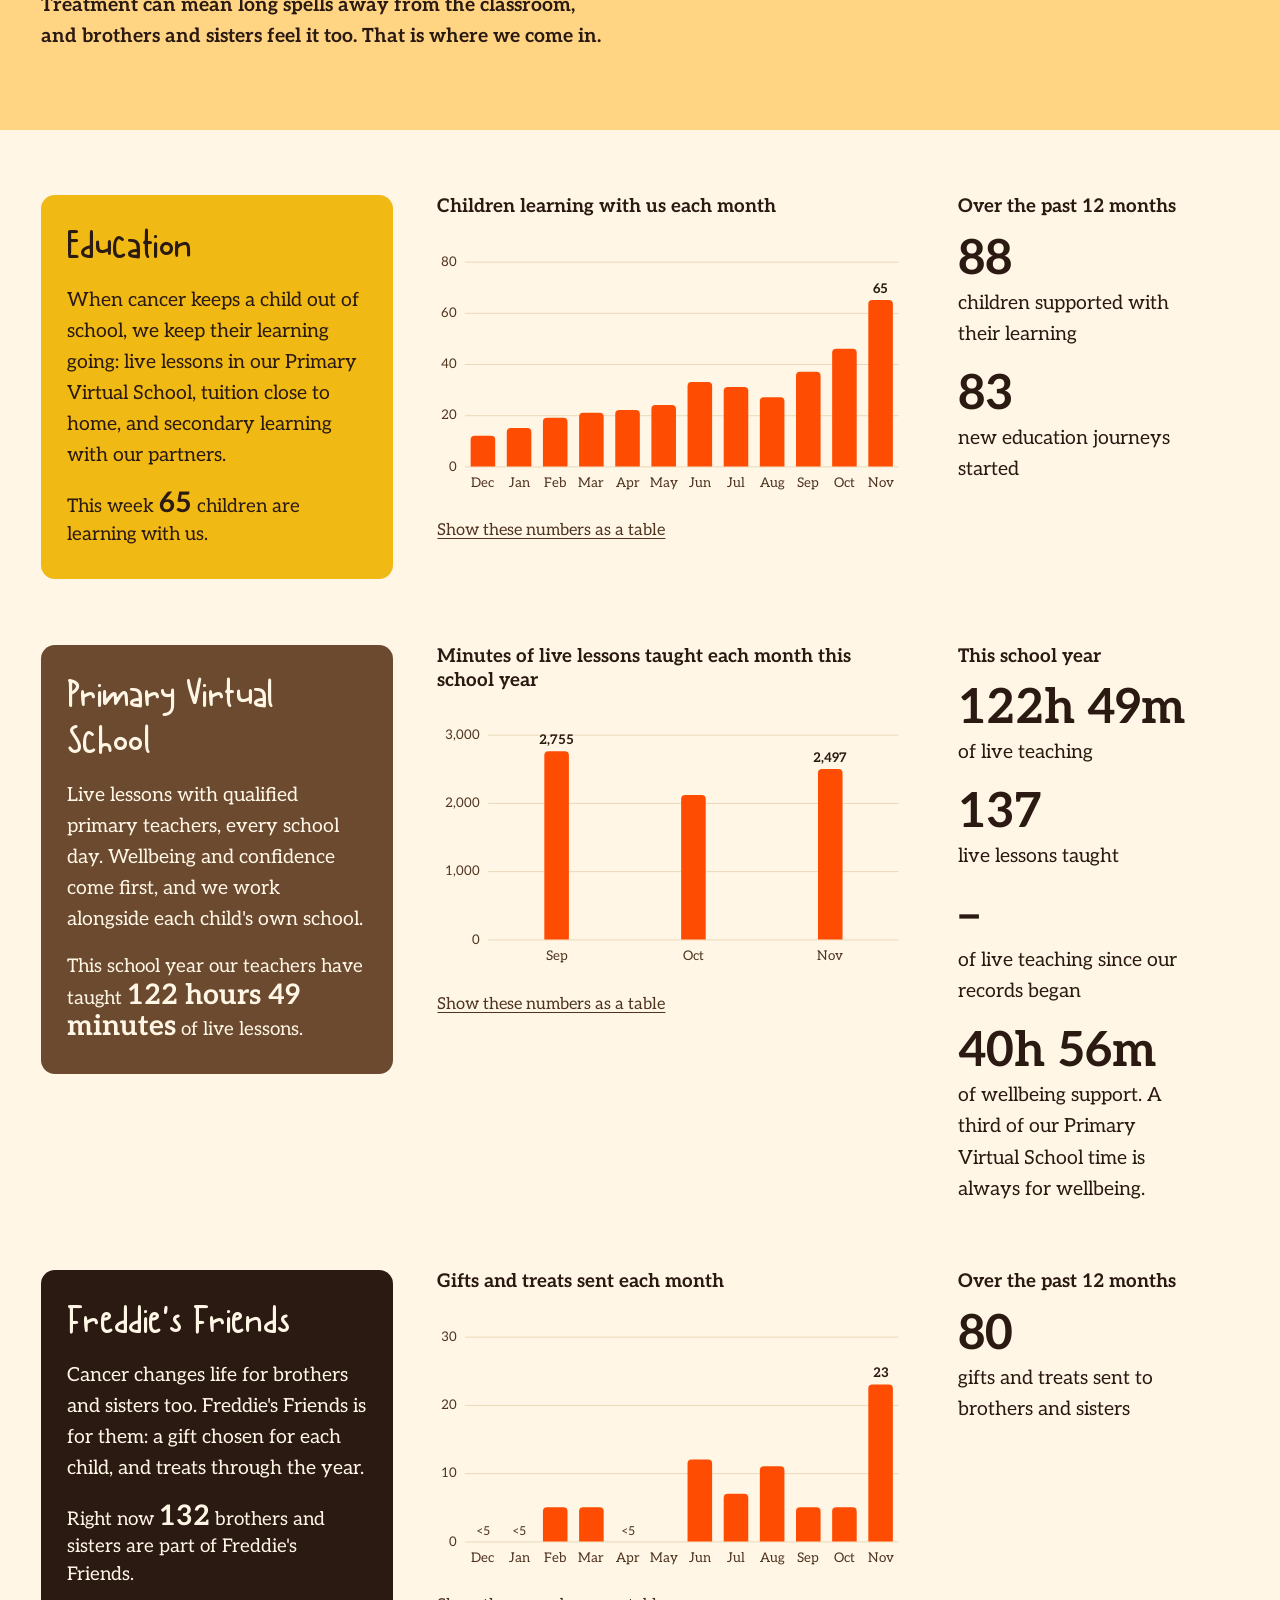
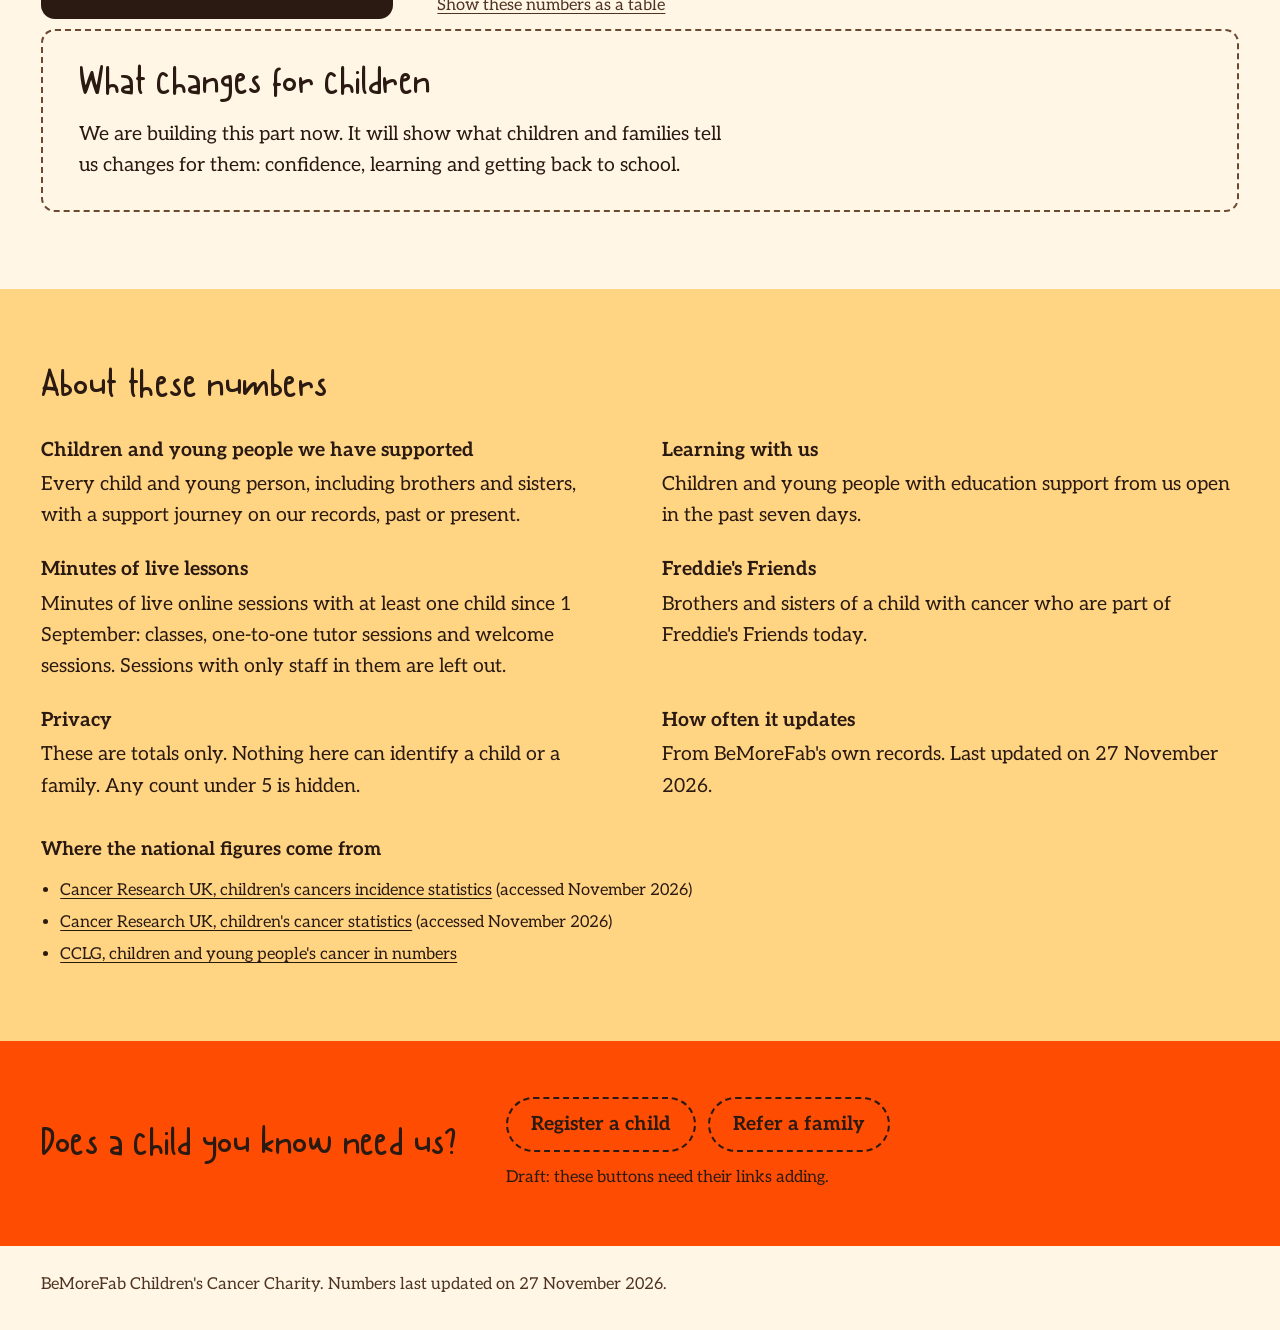
==== commit fd1e2740: "Show Virtual School time since records began; README on how figures flow Plain version adds hours of" ====
--- a/index.html
+++ b/index.html
@@ -136,6 +136,7 @@
         <dl class="year__list">
           <div><dt data-figure="computed.pvs_time">&nbsp;</dt><dd>of live teaching</dd></div>
           <div><dt data-figure="pvs.lessons_school_year">&nbsp;</dt><dd>live lessons taught</dd></div>
+          <div><dt data-figure="computed.pvs_time_since_start">&nbsp;</dt><dd>of live teaching since <span data-began>our records began</span></dd></div>
           <div><dt data-figure="computed.pvs_wellbeing_time">&nbsp;</dt><dd>of wellbeing support. A third of our Primary Virtual School time is always for wellbeing.</dd></div>
         </dl>
       </div>
@@ -217,6 +218,6 @@
   <p>BeMoreFab Children's Cancer Charity. Numbers last updated <span data-date>today</span>.</p>
 </footer>
 
-<script src="app.js" defer></script>
+<script src="app.js?v=5" defer></script>
 </body>
 </html>
